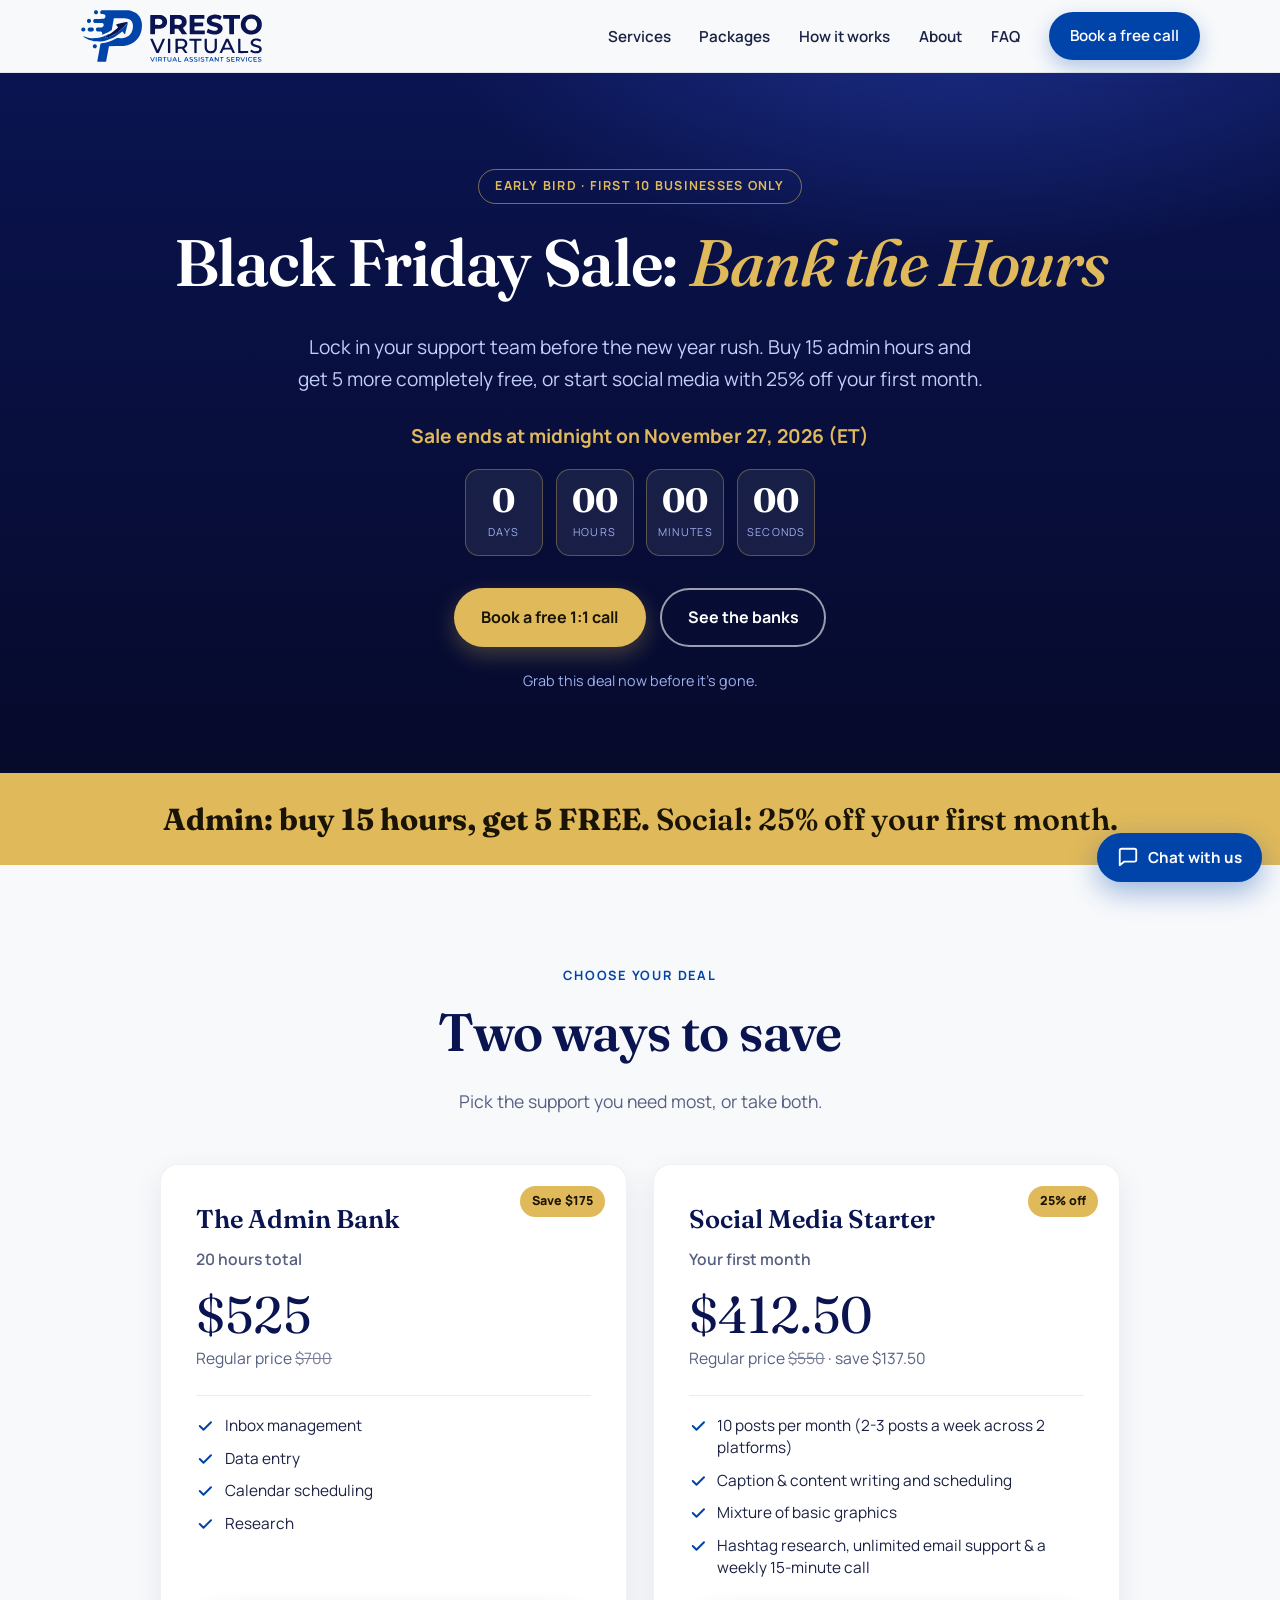
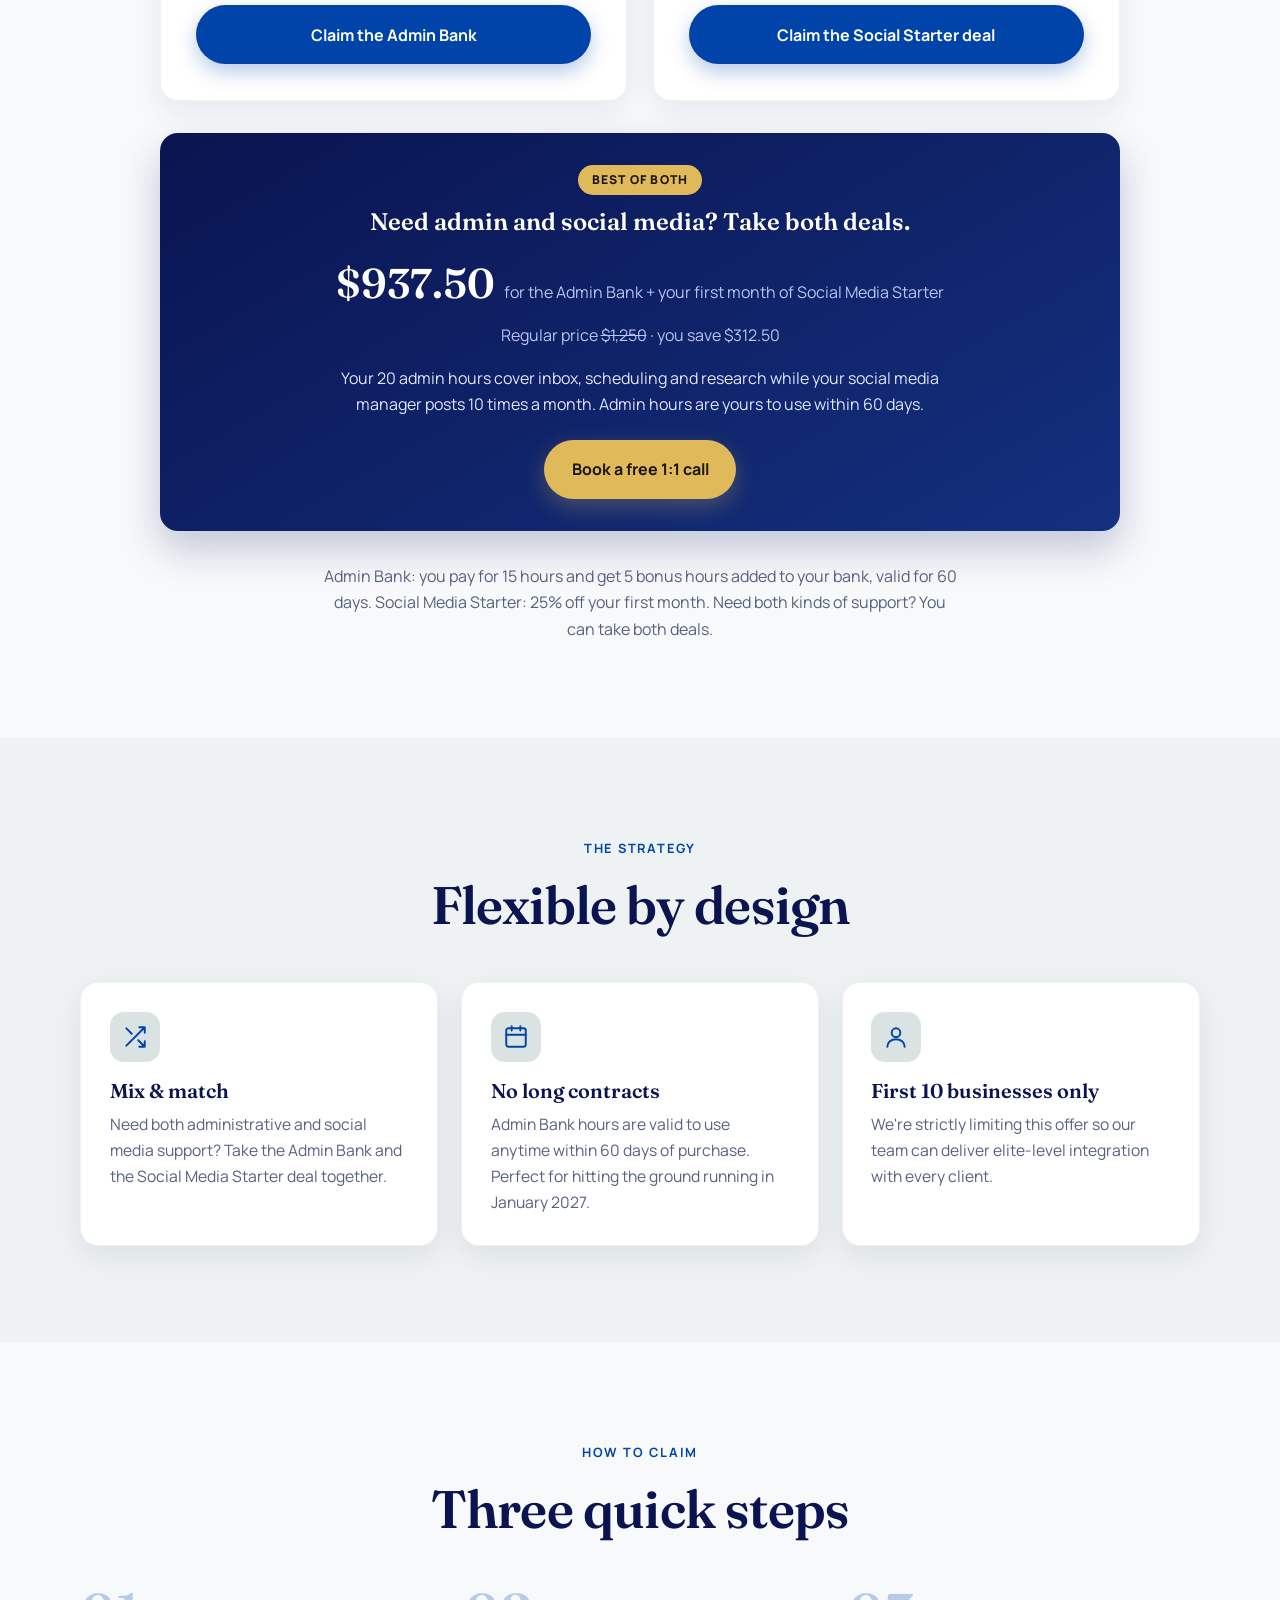
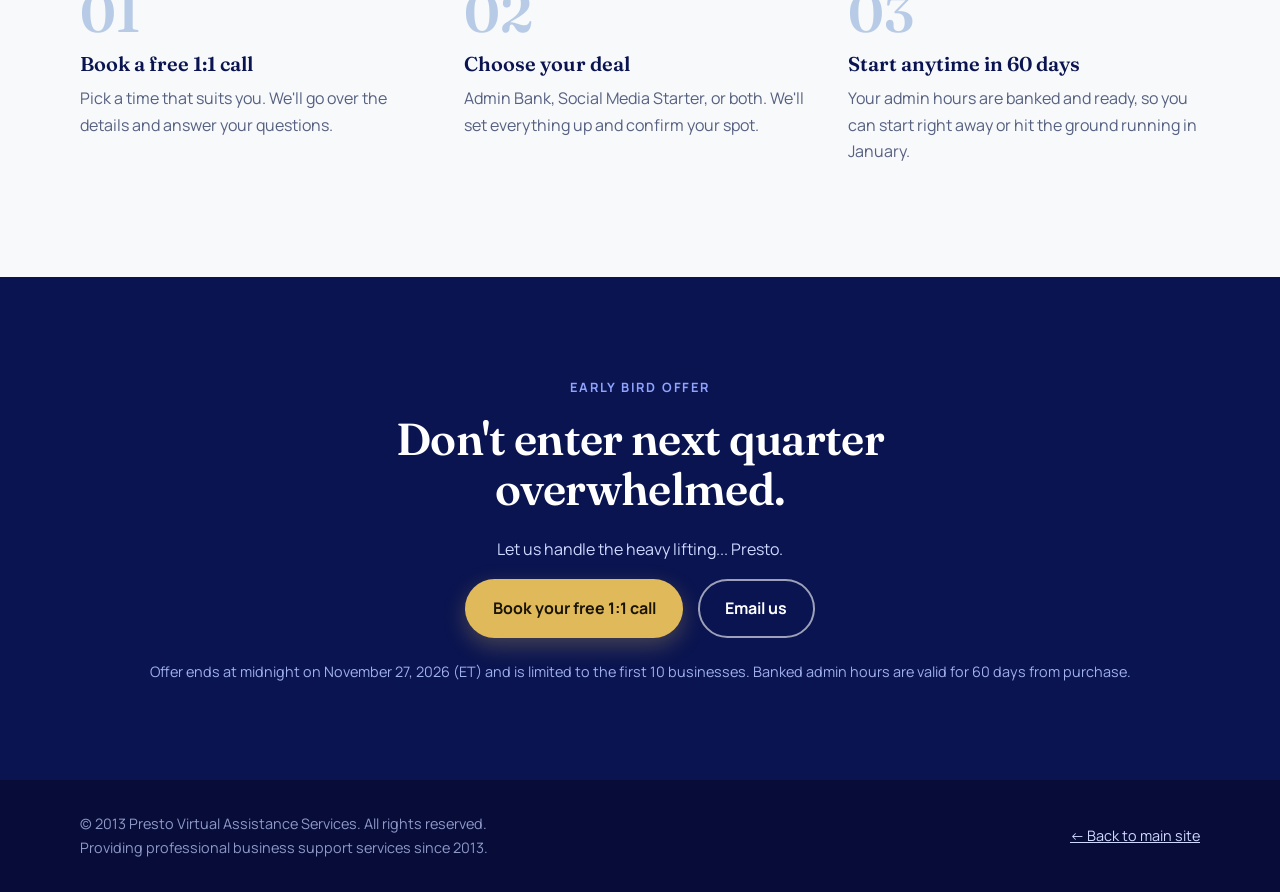
==== black-friday.html @ 6b0f1519 "Promo bar switches to Cyber Week sale on Nov 29 (ends Dec 4 midnight) Co-Authored-By: Claude Sonnet " ====
<!DOCTYPE html>
<html lang="en">
<head>
  <meta charset="utf-8">
  <meta name="viewport" content="width=device-width, initial-scale=1">
  <title>Black Friday Early Bird Sale: Bank the Hours | Presto Virtual Assistance Services</title>
  <meta name="description" content="Buy 15 admin hours, get 5 free, or get 25% off your first month of social media. Lock in your support team before the new year rush. Limited to the first 10 businesses. Sale ends November 27, 2026.">
  <meta name="theme-color" content="#0a1450">
  <link rel="canonical" href="https://prestovirtuals.ca/black-friday.html">
  <link rel="icon" href="favicon.ico" sizes="any">
  <link rel="icon" type="image/png" href="favicon.png">
  <link rel="apple-touch-icon" href="assets/icon-180.png">

  <meta property="og:type" content="website">
  <meta property="og:title" content="Black Friday Sale: 5 Free Admin Hours or 25% Off Social Media">
  <meta property="og:description" content="Bank 20 admin hours for $525 or get 25% off Social Media Starter. Limited to the first 10 businesses. Ends November 27, 2026.">
  <meta property="og:url" content="https://prestovirtuals.ca/black-friday.html">
  <meta property="og:image" content="https://prestovirtuals.ca/assets/black-friday.jpg">
  <meta name="twitter:card" content="summary_large_image">

  <link rel="preconnect" href="https://fonts.googleapis.com">
  <link rel="preconnect" href="https://fonts.gstatic.com" crossorigin>
  <link href="https://fonts.googleapis.com/css2?family=Fraunces:ital,opsz,wght@0,9..144,500;0,9..144,600;1,9..144,500&family=Manrope:wght@400;500;600;700;800&display=swap" rel="stylesheet">
  <link rel="stylesheet" href="css/style.css?v=20261121c">
</head>
<body>
  <a class="skip" href="#main">Skip to content</a>

  <div class="promo-bar" id="promo-bar" data-sale-end="2026-11-28T00:00:00-05:00" role="region" aria-label="Black Friday sale">
    <div class="container promo-inner">
      <p><strong>Black Friday Early Bird Sale:</strong> Admin: buy 15 hours, get 5 FREE &middot; Social: 25% off <span class="promo-count" id="promo-count"></span></p>
      <a class="promo-link" href="#banks">See the banks &darr;</a>
    </div>
    <button class="promo-close" type="button" aria-label="Dismiss announcement">&times;</button>
  </div>

  <header class="site-header">
    <div class="container nav">
      <a class="brand" href="index.html" aria-label="Presto Virtuals, Virtual Assistant Services, home">
        <img src="assets/logo-full.svg" alt="Presto Virtuals: Virtual Assistant Services" width="182" height="54">
      </a>
      <button class="nav-toggle" aria-label="Menu" aria-expanded="false" aria-controls="nav-links">
        <svg width="22" height="22" viewBox="0 0 24 24" fill="none" stroke="currentColor" stroke-width="2" stroke-linecap="round"><path d="M4 7h16M4 12h16M4 17h16"/></svg>
      </button>
      <ul class="nav-links" id="nav-links">
        <li><a href="index.html#services">Services</a></li>
        <li><a href="index.html#packages">Packages</a></li>
        <li><a href="index.html#how">How it works</a></li>
        <li><a href="index.html#about">About</a></li>
        <li><a href="index.html#faq">FAQ</a></li>
        <li><a class="btn btn-primary btn-sm" href="https://calendly.com/presto_virtual/30min" target="_blank" rel="noopener">Book a free call</a></li>
      </ul>
    </div>
  </header>

  <main id="main">

    <section class="sale-hero" data-sale-end="2026-11-28T00:00:00-05:00">
      <div class="container">
        <span class="pill">Early bird · First 10 businesses only</span>
        <h1>Black Friday Sale: <em>Bank the Hours</em></h1>
        <p class="lead">Lock in your support team before the new year rush. Buy 15 admin hours and get 5 more completely free, or start social media with 25% off your first month.</p>

        <p class="sale-date">Sale ends at midnight on November 27, 2026 (ET)</p>
        <div class="countdown" aria-label="Time left in the sale">
          <div class="cd-box"><b data-cd="d">--</b><span>Days</span></div>
          <div class="cd-box"><b data-cd="h">--</b><span>Hours</span></div>
          <div class="cd-box"><b data-cd="m">--</b><span>Minutes</span></div>
          <div class="cd-box"><b data-cd="s">--</b><span>Seconds</span></div>
        </div>

        <div class="hero-actions">
          <a class="btn btn-gold" href="https://calendly.com/presto_virtual/30min" target="_blank" rel="noopener">Book a free 1:1 call</a>
          <a class="btn btn-ghost-light" href="#banks">See the banks</a>
        </div>
        <p class="fine">Grab this deal now before it's gone.</p>
      </div>
    </section>

    <div class="offer-strip">
      <div class="container"><p><strong>Admin: buy 15 hours, get 5 FREE.</strong> Social: 25% off your first month.</p></div>
    </div>

    <section id="banks">
      <div class="container">
        <div class="section-head center-head reveal">
          <span class="eyebrow">Choose your deal</span>
          <h2>Two ways to save</h2>
          <p>Pick the support you need most, or take both.</p>
        </div>

        <div class="bank-grid">
          <article class="card bank reveal">
            <span class="save">Save $175</span>
            <h3>The Admin Bank</h3>
            <p class="hrs">20 hours total</p>
            <p class="price">$525</p>
            <p class="was">Regular price <s>$700</s></p>
            <ul class="checks">
              <li><svg width="18" height="18" viewBox="0 0 24 24" fill="none" stroke="currentColor" stroke-width="2.6" stroke-linecap="round" stroke-linejoin="round"><path d="m5 12 5 5L20 7"/></svg>Inbox management</li>
              <li><svg width="18" height="18" viewBox="0 0 24 24" fill="none" stroke="currentColor" stroke-width="2.6" stroke-linecap="round" stroke-linejoin="round"><path d="m5 12 5 5L20 7"/></svg>Data entry</li>
              <li><svg width="18" height="18" viewBox="0 0 24 24" fill="none" stroke="currentColor" stroke-width="2.6" stroke-linecap="round" stroke-linejoin="round"><path d="m5 12 5 5L20 7"/></svg>Calendar scheduling</li>
              <li><svg width="18" height="18" viewBox="0 0 24 24" fill="none" stroke="currentColor" stroke-width="2.6" stroke-linecap="round" stroke-linejoin="round"><path d="m5 12 5 5L20 7"/></svg>Research</li>
            </ul>
            <a class="btn btn-primary sale-live" href="https://calendly.com/presto_virtual/30min" target="_blank" rel="noopener">Claim the Admin Bank</a>
          </article>

          <article class="card bank reveal">
            <span class="save">25% off</span>
            <h3>Social Media Starter</h3>
            <p class="hrs">Your first month</p>
            <p class="price">$412.50</p>
            <p class="was">Regular price <s>$550</s> &middot; save $137.50</p>
            <ul class="checks">
              <li><svg width="18" height="18" viewBox="0 0 24 24" fill="none" stroke="currentColor" stroke-width="2.6" stroke-linecap="round" stroke-linejoin="round"><path d="m5 12 5 5L20 7"/></svg>10 posts per month (2-3 posts a week across 2 platforms)</li>
              <li><svg width="18" height="18" viewBox="0 0 24 24" fill="none" stroke="currentColor" stroke-width="2.6" stroke-linecap="round" stroke-linejoin="round"><path d="m5 12 5 5L20 7"/></svg>Caption &amp; content writing and scheduling</li>
              <li><svg width="18" height="18" viewBox="0 0 24 24" fill="none" stroke="currentColor" stroke-width="2.6" stroke-linecap="round" stroke-linejoin="round"><path d="m5 12 5 5L20 7"/></svg>Mixture of basic graphics</li>
              <li><svg width="18" height="18" viewBox="0 0 24 24" fill="none" stroke="currentColor" stroke-width="2.6" stroke-linecap="round" stroke-linejoin="round"><path d="m5 12 5 5L20 7"/></svg>Hashtag research, unlimited email support &amp; a weekly 15-minute call</li>
            </ul>
            <a class="btn btn-primary sale-live" href="https://calendly.com/presto_virtual/30min" target="_blank" rel="noopener">Claim the Social Starter deal</a>
          </article>
        </div>
        <div class="both-box reveal">
          <span class="both-tag">Best of both</span>
          <h3>Need admin and social media? Take both deals.</h3>
          <p class="both-price"><b>$937.50</b> <span>for the Admin Bank + your first month of Social Media Starter</span></p>
          <p class="both-was">Regular price <s>$1,250</s> &middot; you save $312.50</p>
          <p class="both-note">Your 20 admin hours cover inbox, scheduling and research while your social media manager posts 10 times a month. Admin hours are yours to use within 60 days.</p>
          <a class="btn btn-gold" href="https://calendly.com/presto_virtual/30min" target="_blank" rel="noopener">Book a free 1:1 call</a>
        </div>
        <p class="bank-note reveal">Admin Bank: you pay for 15 hours and get 5 bonus hours added to your bank, valid for 60 days. Social Media Starter: 25% off your first month. Need both kinds of support? You can take both deals.</p>
      </div>
    </section>

    <section class="band">
      <div class="container">
        <div class="section-head center-head reveal">
          <span class="eyebrow">The strategy</span>
          <h2>Flexible by design</h2>
        </div>
        <div class="cards">
          <article class="card reveal">
            <div class="icon"><svg width="26" height="26" viewBox="0 0 24 24" fill="none" stroke="currentColor" stroke-width="1.8" stroke-linecap="round" stroke-linejoin="round"><path d="M16 3h5v5M4 20 21 3M21 16v5h-5M15 15l6 6M4 4l5 5"/></svg></div>
            <h3>Mix &amp; match</h3>
            <p>Need both administrative and social media support? Take the Admin Bank and the Social Media Starter deal together.</p>
          </article>
          <article class="card reveal">
            <div class="icon"><svg width="26" height="26" viewBox="0 0 24 24" fill="none" stroke="currentColor" stroke-width="1.8" stroke-linecap="round" stroke-linejoin="round"><rect x="3" y="4" width="18" height="17" rx="2"/><path d="M8 2v4M16 2v4M3 10h18"/></svg></div>
            <h3>No long contracts</h3>
            <p>Admin Bank hours are valid to use anytime within 60 days of purchase. Perfect for hitting the ground running in January 2027.</p>
          </article>
          <article class="card reveal">
            <div class="icon"><svg width="26" height="26" viewBox="0 0 24 24" fill="none" stroke="currentColor" stroke-width="1.8" stroke-linecap="round" stroke-linejoin="round"><circle cx="12" cy="8" r="4"/><path d="M4 21c0-4 3.6-7 8-7s8 3 8 7"/></svg></div>
            <h3>First 10 businesses only</h3>
            <p>We're strictly limiting this offer so our team can deliver elite-level integration with every client.</p>
          </article>
        </div>
      </div>
    </section>

    <section>
      <div class="container">
        <div class="section-head center-head reveal">
          <span class="eyebrow">How to claim</span>
          <h2>Three quick steps</h2>
        </div>
        <div class="steps">
          <div class="step reveal">
            <h3>Book a free 1:1 call</h3>
            <p>Pick a time that suits you. We'll go over the details and answer your questions.</p>
          </div>
          <div class="step reveal">
            <h3>Choose your deal</h3>
            <p>Admin Bank, Social Media Starter, or both. We'll set everything up and confirm your spot.</p>
          </div>
          <div class="step reveal">
            <h3>Start anytime in 60 days</h3>
            <p>Your admin hours are banked and ready, so you can start right away or hit the ground running in January.</p>
          </div>
        </div>
      </div>
    </section>

    <section class="contact cta-final">
      <div class="container contact-box">
        <div class="reveal">
          <span class="eyebrow" style="color:#8fa3ff">Early bird offer</span>
          <h2>Don't enter next quarter overwhelmed.</h2>
          <p>Let us handle the heavy lifting... Presto.</p>
          <div class="hero-actions sale-live">
            <a class="btn btn-gold" href="https://calendly.com/presto_virtual/30min" target="_blank" rel="noopener">Book your free 1:1 call</a>
            <a class="btn btn-ghost-light" href="mailto:prestovirtuals@gmail.com?subject=Black%20Friday%20Bank%20the%20Hours">Email us</a>
          </div>
          <p class="fine" style="margin-top:1.4rem">Offer ends at midnight on November 27, 2026 (ET) and is limited to the first 10 businesses. Banked admin hours are valid for 60 days from purchase.</p>
        </div>
      </div>
    </section>
  </main>

  <footer>
    <div class="container foot">
      <span>&copy; 2013 Presto Virtual Assistance Services. All rights reserved.<br>Providing professional business support services since 2013.</span>
      <a href="index.html">&larr; Back to main site</a>
    </div>
  </footer>

  <script src="js/main.js?v=20261121c"></script>
  <script src="js/chat-config.js?v=20261121c"></script>
  <script src="js/chat.js?v=20261121c" defer></script>
</body>
</html>
---- css/style.css ----
:root {
  --gold: #e0b95a;
  --promo: #464875;
  --navy: #0a1450;
  --blue: #0044aa;
  --blue-dark: #00338a;
  --mist: #dbe3e2;
  --mist-soft: #eef2f2;
  --paper: #f7f9fb;
  --ink: #1a2142;
  --muted: #566080;
  --white: #fff;
  --radius: 18px;
  --shadow: 0 10px 30px rgba(10, 20, 80, .08);
  --font-body: "Manrope", system-ui, -apple-system, "Segoe UI", Roboto, sans-serif;
  --font-display: "Fraunces", Georgia, "Times New Roman", serif;
}

*, *::before, *::after { box-sizing: border-box; }
html { scroll-behavior: smooth; scroll-padding-top: 84px; }
body {
  margin: 0;
  font-family: var(--font-body);
  color: var(--ink);
  background: var(--paper);
  line-height: 1.65;
  -webkit-font-smoothing: antialiased;
}
img, svg { max-width: 100%; display: block; }
a { color: var(--blue); }
h1, h2, h3 { font-family: var(--font-display); color: var(--navy); line-height: 1.12; margin: 0 0 .5em; font-weight: 600; }
h1 { font-size: clamp(2.4rem, 5.6vw, 4.1rem); letter-spacing: -.02em; }
h2 { font-size: clamp(1.9rem, 3.8vw, 2.8rem); letter-spacing: -.015em; }
h3 { font-size: 1.25rem; }
p { margin: 0 0 1em; }

.container { width: min(1120px, 100% - 40px); margin-inline: auto; }
.eyebrow {
  display: inline-block; font-size: .8rem; font-weight: 700; letter-spacing: .14em;
  text-transform: uppercase; color: var(--blue); margin-bottom: 1rem;
}
.skip { position: absolute; left: -999px; top: 0; background: var(--navy); color: #fff; padding: .6rem 1rem; z-index: 100; }
.skip:focus { left: 10px; top: 10px; }

/* Header */
.site-header {
  position: sticky; top: 0; z-index: 50;
  background: rgba(247, 249, 251, .92); backdrop-filter: blur(10px);
  border-bottom: 1px solid rgba(10, 20, 80, .08);
}
.nav { display: flex; align-items: center; justify-content: space-between; height: 72px; gap: 1rem; }
.brand { display: flex; align-items: center; gap: .75rem; text-decoration: none; color: var(--navy); }
.brand img { width: auto; height: 54px; }
.brand-text { display: flex; flex-direction: column; line-height: 1.15; }
.brand-text strong { font-family: var(--font-display); font-size: 1.3rem; letter-spacing: -.01em; }
.brand-text span { font-size: .68rem; letter-spacing: .12em; text-transform: uppercase; color: var(--muted); font-weight: 600; }
.nav-links { display: flex; align-items: center; gap: 1.8rem; list-style: none; margin: 0; padding: 0; }
.nav-links a { text-decoration: none; color: var(--ink); font-weight: 600; font-size: .95rem; }
.nav-links a:hover { color: var(--blue); }
.nav-links a.btn-primary, .nav-links a.btn-primary:hover { color: #fff; }
.nav-toggle {
  display: none; background: none; border: 1px solid rgba(10, 20, 80, .2); border-radius: 10px;
  width: 44px; height: 44px; cursor: pointer; color: var(--navy);
}
.nav-toggle svg { margin: auto; }

/* Buttons */
.btn {
  display: inline-flex; align-items: center; justify-content: center; gap: .5rem;
  padding: .9rem 1.6rem; border-radius: 999px; font-weight: 700; font-size: 1rem;
  text-decoration: none; border: 2px solid transparent; cursor: pointer; font-family: inherit;
  transition: transform .15s ease, background .15s ease, box-shadow .15s ease;
}
.btn:hover { transform: translateY(-2px); }
.btn-primary { background: var(--blue); color: #fff; box-shadow: 0 8px 20px rgba(0, 68, 170, .28); }
.btn-primary:hover { background: var(--blue-dark); }
.btn-ghost { border-color: var(--navy); color: var(--navy); background: transparent; }
.btn-ghost:hover { background: var(--navy); color: #fff; }
.btn-sm { padding: .6rem 1.2rem; font-size: .92rem; }
:focus-visible { outline: 3px solid var(--blue); outline-offset: 3px; }

/* Hero */
.hero { position: relative; overflow: hidden; padding: clamp(3rem, 8vw, 6.5rem) 0 clamp(3.5rem, 8vw, 6rem); }
.hero-grid { display: grid; grid-template-columns: 1.15fr .85fr; gap: 3rem; align-items: center; }
.hero h1 em { font-style: italic; color: var(--blue); font-weight: 500; }
.hero .lead { font-size: 1.2rem; color: var(--muted); max-width: 34em; margin-bottom: 2rem; }
.hero-actions { display: flex; flex-wrap: wrap; gap: .9rem; }
.hero-art { position: relative; display: flex; flex-direction: column; align-items: center; gap: 1.6rem; }
.hero-art img { position: relative; width: min(400px, 90%); height: auto; }
.hero-art .hero-badges { display: flex; flex-wrap: wrap; justify-content: center; gap: .9rem 2.6rem; padding: 0 .6rem 1rem; }
.hero-badge {
  background: #fff; border-radius: 14px; padding: .7rem 1rem; box-shadow: var(--shadow);
  font-size: .85rem; font-weight: 700; color: var(--navy); display: flex; align-items: center; gap: .5rem;
}
.hero-badge i { width: 10px; height: 10px; border-radius: 50%; background: var(--blue); display: block; }

/* Sections */
section { padding: clamp(3.5rem, 8vw, 6rem) 0; }
.section-head { max-width: 40rem; margin-bottom: 3rem; }
.section-head p { color: var(--muted); font-size: 1.1rem; }
.band { background: var(--mist-soft); }

.cards { display: grid; grid-template-columns: repeat(3, 1fr); gap: 1.4rem; }
.card {
  background: #fff; border-radius: var(--radius); padding: 1.8rem; box-shadow: var(--shadow);
  border: 1px solid rgba(10, 20, 80, .06); transition: transform .2s ease, box-shadow .2s ease;
}
.card:hover { transform: translateY(-4px); box-shadow: 0 16px 36px rgba(10, 20, 80, .12); }
.card .icon {
  width: 50px; height: 50px; border-radius: 14px; background: var(--mist);
  display: grid; place-items: center; color: var(--blue); margin-bottom: 1.1rem;
}
.card p { color: var(--muted); margin: 0; font-size: .98rem; }

/* Service blocks */
.svc-grid { display: grid; grid-template-columns: 1fr 1.2fr 1fr; gap: 1.4rem; align-items: start; }
.svc-col { display: flex; flex-direction: column; gap: 1.2rem; }
.svc-col .card.svc { flex: 0 0 auto; }
.card.svc { padding: 2rem; display: flex; flex-direction: column; }
.card.svc p { margin-bottom: 1.2rem; }
.card.svc .icon { width: 56px; height: 56px; }
.checks { list-style: none; margin: 0; padding: 1.2rem 0 0; border-top: 1px solid rgba(10, 20, 80, .08); display: grid; gap: .65rem; }
.checks li { display: flex; gap: .65rem; align-items: flex-start; font-size: .96rem; color: var(--ink); line-height: 1.45; }
.checks svg { flex: none; margin-top: 2px; color: var(--blue); }
.card.svc.featured { background: linear-gradient(150deg, var(--navy), #14307f); border: 0; color: #dfe6ff; box-shadow: 0 18px 40px rgba(10, 20, 80, .22); }
.card.svc.featured h3 { color: #fff; font-size: 1.45rem; }
.card.svc.featured p { color: #c3cffa; }
.card.svc.featured .icon { background: rgba(255, 255, 255, .12); color: var(--gold); }
.card.svc.featured .pill { align-self: flex-start; margin-bottom: .9rem; }
.card.svc.featured .checks { border-top-color: rgba(255, 255, 255, .18); margin-bottom: 1.6rem; }
.card.svc.featured .checks li { color: #fff; }
.card.svc.featured .checks svg { color: var(--gold); }
.card.svc.featured .btn { margin-top: auto; }
.svc-note { margin: 2.2rem 0 0; text-align: center; color: var(--muted); font-size: 1.05rem; }

/* FAQ */
.faq-wrap { max-width: 820px; }
.faq-list { display: grid; gap: .8rem; }
.faq-item { background: #fff; border: 1px solid rgba(10, 20, 80, .08); border-radius: 14px; padding: 0 1.4rem; box-shadow: var(--shadow); }
.faq-item summary { cursor: pointer; list-style: none; padding: 1.15rem 0; font-weight: 700; color: var(--navy); display: flex; justify-content: space-between; align-items: center; gap: 1rem; }
.faq-item summary::-webkit-details-marker { display: none; }
.faq-item summary::after { content: "+"; font-size: 1.5rem; line-height: 1; color: var(--blue); transition: transform .2s ease; }
.faq-item[open] summary::after { transform: rotate(45deg); }
.faq-item p { margin: 0 0 1.2rem; color: var(--muted); }

/* Steps */
.steps { display: grid; grid-template-columns: repeat(3, 1fr); gap: 2rem; counter-reset: s; }
.step { position: relative; padding-top: 4.2rem; }
.step::before {
  counter-increment: s; content: "0" counter(s);
  position: absolute; top: 0; left: 0; font-family: var(--font-display); font-size: 3.4rem; font-weight: 600;
  color: var(--blue); opacity: .25; line-height: 1;
}
.step p { color: var(--muted); }

/* About */
.about-grid { display: grid; grid-template-columns: 1fr 1fr; gap: 3.5rem; align-items: center; }
.about-panel {
  background: var(--navy); color: #dfe6ff; border-radius: 28px; padding: 2.6rem; position: relative; overflow: hidden;
}
.about-panel::after {
  content: ""; position: absolute; width: 320px; height: 320px; right: -110px; bottom: -110px;
  border-radius: 50%; border: 40px solid var(--blue); opacity: .55;
}
.about-panel h3 { color: #fff; font-size: 1.6rem; }
.ticks { list-style: none; padding: 0; margin: 1.4rem 0 0; display: grid; gap: .8rem; position: relative; z-index: 1; }
.ticks li { display: flex; gap: .7rem; align-items: flex-start; }
.ticks svg { flex: none; margin-top: 4px; color: #7fb0ff; }

/* Contact */
.contact { background: var(--navy); color: #cfd8ff; }
.contact h2 { color: #fff; }
.contact-box { display: grid; grid-template-columns: 1.1fr .9fr; gap: 3rem; align-items: center; }
.contact .btn-primary { background: #fff; color: var(--navy); box-shadow: none; }
.contact .btn-primary:hover { background: var(--mist); }
.contact .btn-ghost { border-color: #fff; color: #fff; }
.contact .btn-ghost:hover { background: #fff; color: var(--navy); }
.contact-card { background: rgba(255, 255, 255, .07); border: 1px solid rgba(255, 255, 255, .14); border-radius: var(--radius); padding: 2rem; }
.contact-card dt { font-size: .75rem; letter-spacing: .12em; text-transform: uppercase; color: #8fa3ff; margin-bottom: .2rem; }
.contact-card dd { margin: 0 0 1.2rem; font-size: 1.1rem; color: #fff; }
.contact-card dd:last-child { margin-bottom: 0; }
.contact-card a { color: #fff; }

/* Footer */
footer { background: #070d38; color: #8e99c8; padding: 2rem 0; font-size: .9rem; }
.foot { display: flex; justify-content: space-between; flex-wrap: wrap; gap: 1rem; align-items: center; }
footer a { color: #cfd8ff; }

/* Reveal */
.reveal { opacity: 0; transform: translateY(18px); transition: opacity .6s ease, transform .6s ease; }
.reveal.in { opacity: 1; transform: none; }
@media (prefers-reduced-motion: reduce) {
  html { scroll-behavior: auto; }
  .reveal { opacity: 1; transform: none; transition: none; }
  .btn, .card { transition: none; }
}

/* Responsive */
@media (max-width: 900px) {
  .hero-grid, .about-grid, .contact-box { grid-template-columns: 1fr; }
  .hero-art { order: -1; max-width: 300px; margin: 0 auto; }
  .cards { grid-template-columns: 1fr 1fr; }
  .svc-grid { grid-template-columns: 1fr; }
    .steps { grid-template-columns: 1fr; gap: 1.4rem; }
}
@media (max-width: 760px) {
  .nav-toggle { display: grid; }
  .nav-links {
    position: absolute; top: 72px; left: 0; right: 0; background: var(--paper);
    flex-direction: column; align-items: stretch; gap: 0; padding: .5rem 20px 1.2rem;
    border-bottom: 1px solid rgba(10, 20, 80, .1); display: none;
  }
  .nav-links.open { display: flex; }
  .nav-links li { border-bottom: 1px solid rgba(10, 20, 80, .07); }
  .nav-links a { display: block; padding: .9rem 0; }
  .nav-links .btn { margin-top: 1rem; }
  .nav-links li:last-child { border: 0; }
  .brand-text span { display: none; }
}
@media (max-width: 560px) {
  .cards { grid-template-columns: 1fr; }
  .hero-badge { display: none; }
}


/* ===== Sale promo bar ===== */
.promo-bar { background: var(--promo); color: #fff; font-size: 1rem; position: relative; border-bottom: 1px solid rgba(0, 0, 0, .12); }
.promo-bar[hidden] { display: none; }
.promo-inner { display: flex; justify-content: center; align-items: center; gap: .5rem 1.1rem; padding: .85rem 3rem; flex-wrap: wrap; text-align: center; }
.promo-inner p { margin: 0; font-weight: 500; }
.promo-inner strong { color: #fff; font-weight: 800; letter-spacing: .06em; text-transform: uppercase; }
.promo-count { opacity: .9; font-weight: 600; }
.promo-link { background: #fff; color: var(--promo); font-weight: 800; text-decoration: none; padding: .38rem 1.1rem; border-radius: 999px; font-size: .9rem; white-space: nowrap; transition: transform .15s ease; }
.promo-link:hover { transform: translateY(-1px); background: #f1f6f1; }
.promo-link:focus-visible, .promo-close:focus-visible { outline: 3px solid #fff; outline-offset: 2px; }
.promo-close { position: absolute; right: 8px; top: 50%; transform: translateY(-50%); background: none; border: 0; color: #fff; font-size: 1.6rem; line-height: 1; cursor: pointer; padding: .35rem .7rem; opacity: .85; }
.promo-close:hover { opacity: 1; }
@media (max-width: 560px) { .promo-count { display: none; } .promo-bar { font-size: .92rem; } .promo-inner { padding: .75rem 2.6rem; } }

/* ===== Sale page ===== */
.btn-gold { background: var(--gold); color: #1a1405; box-shadow: 0 8px 22px rgba(224, 185, 90, .28); }
.btn-gold:hover { background: #f2d27f; }
.btn-ghost-light { border-color: rgba(255, 255, 255, .6); color: #fff; background: transparent; }
.btn-ghost-light:hover { background: #fff; color: var(--navy); }
.sale-hero {
  background: radial-gradient(900px 420px at 75% -10%, #1d2f8a 0%, transparent 60%), linear-gradient(180deg, #0a1450, #060a2b);
  color: #dfe6ff; text-align: center; padding: clamp(3.5rem, 8vw, 6rem) 0 clamp(3rem, 7vw, 5rem);
}
.sale-hero h1 { color: #fff; margin-inline: auto; max-width: 15em; }
.sale-hero h1 em { font-style: italic; color: var(--gold); font-weight: 500; }
.sale-hero .lead { font-size: 1.2rem; max-width: 36em; margin: 0 auto 1.6rem; color: #c3cffa; }
.pill { display: inline-block; border: 1px solid rgba(224, 185, 90, .55); color: var(--gold); padding: .38rem 1rem; border-radius: 999px; font-weight: 700; font-size: .78rem; letter-spacing: .1em; text-transform: uppercase; margin-bottom: 1.4rem; }
.countdown { display: flex; justify-content: center; gap: .8rem; margin: 1.8rem 0 2rem; }
.cd-box { min-width: 78px; background: rgba(255, 255, 255, .07); border: 1px solid rgba(224, 185, 90, .35); border-radius: 14px; padding: .85rem .5rem .7rem; }
.cd-box b { display: block; font-family: var(--font-display); font-size: 2.1rem; color: #fff; line-height: 1; font-variant-numeric: tabular-nums; }
.cd-box span { font-size: .68rem; letter-spacing: .12em; text-transform: uppercase; color: #9fb0ee; }
.sale-hero .hero-actions { justify-content: center; }
.fine { font-size: .9rem; color: #9fb0ee; margin: 1.4rem 0 0; }
.sale-date { font-size: 1.2rem; font-weight: 700; color: var(--gold); margin: 0 0 .2rem; }
.sale-hero .countdown { margin: 1rem 0 2rem; }

.offer-strip { background: var(--gold); color: #1a1405; text-align: center; padding: 1.3rem 0; }
.offer-strip p { margin: 0; font-family: var(--font-display); font-size: clamp(1.3rem, 3vw, 1.9rem); font-weight: 600; }
.offer-strip strong { font-weight: 700; }

.bank-grid { display: grid; grid-template-columns: 1fr 1fr; gap: 1.6rem; max-width: 960px; margin-inline: auto; }
.bank { position: relative; padding: 2.2rem; display: flex; flex-direction: column; }
.bank .save { position: absolute; top: 1.3rem; right: 1.3rem; background: var(--gold); color: #1a1405; font-weight: 800; font-size: .78rem; padding: .32rem .75rem; border-radius: 999px; }
.bank h3 { font-size: 1.6rem; margin-top: .3rem; }
.bank .hrs { color: var(--muted); margin: 0 0 1rem; font-weight: 600; }
.bank .price { font-family: var(--font-display); font-size: 3.2rem; color: var(--navy); line-height: 1; margin: 0; }
.bank .was { color: var(--muted); margin: .4rem 0 1.4rem; }
.bank .was s { opacity: .8; }
.bank .checks { margin-bottom: 1.6rem; }
.bank .btn { margin-top: auto; }
.bank-note { text-align: center; color: var(--muted); margin: 2rem auto 0; max-width: 40rem; }

.center-head { text-align: center; margin-inline: auto; }
.cta-final { text-align: center; }
.cta-final .contact-box { grid-template-columns: 1fr; }
.cta-final h2 { max-width: 16em; margin-inline: auto; }
.cta-final .hero-actions { justify-content: center; }
@media (max-width: 760px) {
  .bank-grid { grid-template-columns: 1fr; }
  .cd-box { min-width: 64px; }
  .cd-box b { font-size: 1.7rem; }
}

/* ===== Chat widget ===== */
.chat-fab { position: fixed; right: 18px; bottom: 18px; z-index: 70; display: inline-flex; align-items: center; gap: .55rem; background: var(--blue); color: #fff; border: 0; border-radius: 999px; padding: .85rem 1.25rem; font: 700 .95rem var(--font-body); cursor: pointer; box-shadow: 0 10px 28px rgba(0, 68, 170, .38); transition: transform .15s ease, background .15s ease; }
.chat-fab:hover { background: var(--blue-dark); transform: translateY(-2px); }
.chat-fab.is-open { display: none; }
.chat-panel { padding: 0; position: fixed; right: 18px; bottom: 18px; z-index: 71; width: min(380px, calc(100vw - 24px)); height: min(560px, calc(100dvh - 36px)); display: flex; flex-direction: column; background: #fff; border-radius: 20px; overflow: hidden; box-shadow: 0 24px 60px rgba(10, 20, 80, .3); border: 1px solid rgba(10, 20, 80, .1); }
.chat-panel[hidden] { display: none; }
.chat-head { background: var(--navy); color: #fff; padding: .9rem 1rem .9rem 1.1rem; display: flex; justify-content: space-between; align-items: center; gap: .6rem; }
.chat-title { display: flex; flex-direction: column; line-height: 1.25; }
.chat-title strong { font-family: var(--font-display); font-size: 1.1rem; }
.chat-title span { font-size: .72rem; color: #b8c4f5; }
.chat-close { background: none; border: 0; color: #fff; font-size: 1.7rem; line-height: 1; cursor: pointer; padding: .2rem .55rem; border-radius: 8px; }
.chat-close:hover { background: rgba(255, 255, 255, .12); }
.chat-log { flex: 1; overflow-y: auto; padding: 1rem; display: flex; flex-direction: column; gap: .65rem; background: var(--paper); }
.chat-msg { max-width: 86%; padding: .65rem .9rem; border-radius: 16px; font-size: .94rem; line-height: 1.5; }
.chat-msg p { margin: 0; white-space: pre-wrap; overflow-wrap: anywhere; }
.chat-msg.bot { align-self: flex-start; background: #fff; border: 1px solid rgba(10, 20, 80, .09); border-bottom-left-radius: 5px; color: var(--ink); }
.chat-msg.user { align-self: flex-end; background: var(--blue); color: #fff; border-bottom-right-radius: 5px; }
.chat-link { display: inline-block; margin-top: .5rem; font-weight: 700; color: var(--blue); text-decoration: none; }
.chat-link:hover { text-decoration: underline; }
.chat-chips { display: flex; flex-wrap: wrap; gap: .4rem; padding: .6rem 1rem 0; background: var(--paper); }
.chat-chips[hidden] { display: none; }
.chat-chip { background: #fff; color: var(--blue); border: 1px solid rgba(0, 68, 170, .35); border-radius: 999px; padding: .35rem .8rem; font: 600 .82rem var(--font-body); cursor: pointer; }
.chat-chip:hover { background: var(--blue); color: #fff; }
.chat-form { display: flex; gap: .5rem; padding: .75rem 1rem; background: var(--paper); border-top: 1px solid rgba(10, 20, 80, .08); }
.chat-input { flex: 1; min-width: 0; border: 1px solid rgba(10, 20, 80, .25); border-radius: 999px; padding: .65rem 1rem; font: 500 1rem var(--font-body); color: var(--ink); background: #fff; }
.chat-input:focus-visible { outline: 3px solid rgba(0, 68, 170, .35); outline-offset: 1px; }
.chat-send { background: var(--navy); color: #fff; border: 0; border-radius: 999px; padding: .65rem 1.1rem; font: 700 .92rem var(--font-body); cursor: pointer; }
.chat-send:hover { background: var(--blue); }
@media (max-width: 560px) {
  .chat-fab span { display: none; }
  .chat-fab { padding: .95rem; }
  .chat-panel { right: 8px; bottom: 8px; width: calc(100vw - 16px); height: calc(100dvh - 16px); border-radius: 18px; }
}
@media (prefers-reduced-motion: reduce) { .chat-fab { transition: none; } }

@media (max-width: 560px) { .brand img { height: 46px; } .hero-art { max-width: 210px; } }


/* ===== Packages ===== */
.pkg-grid { display: grid; grid-template-columns: 1fr 1fr; gap: 1.6rem; max-width: 960px; margin-inline: auto; align-items: stretch; }
.card.pkg { position: relative; display: flex; flex-direction: column; padding: 2.2rem; }
.pkg-tag { font-size: .75rem; font-weight: 800; letter-spacing: .12em; text-transform: uppercase; color: var(--blue); margin-bottom: .6rem; }
.card.pkg h3 { font-size: 1.7rem; margin-bottom: .2rem; }
.card.pkg .pkg-hrs { color: var(--muted); font-weight: 600; font-size: 1rem; margin: 0 0 .7rem; }
.card.pkg .pkg-price { font-family: var(--font-display); font-size: 3.4rem; line-height: 1; color: var(--navy); margin: 0 0 1.6rem; font-weight: 600; }
.card.pkg .checks { padding-top: 1.3rem; border-top: 1px solid rgba(10, 20, 80, .1); margin-bottom: 1.8rem; flex: 1; }
.card.pkg .btn { align-self: flex-start; }
.card.pkg.featured { background: linear-gradient(150deg, var(--navy), #14307f); border: 0; color: #dfe6ff; box-shadow: 0 18px 40px rgba(10, 20, 80, .22); }
.card.pkg.featured h3, .card.pkg.featured .pkg-price { color: #fff; }
.card.pkg.featured .pkg-hrs { color: #b8c4f5; }
.card.pkg.featured .pkg-tag { color: var(--gold); }
.card.pkg.featured .pkg-hrs { color: #b8c4f5; }
.card.pkg.featured .checks { border-top-color: rgba(255, 255, 255, .18); }
.card.pkg.featured .checks li { color: #fff; }
.card.pkg.featured .checks svg { color: var(--gold); }
.pkg-badge { position: absolute; top: 1.3rem; right: 1.3rem; background: var(--gold); color: #1a1405; font-weight: 800; font-size: .76rem; padding: .32rem .8rem; border-radius: 999px; }
.card-link { display: inline-block; margin-top: 1.2rem; font-weight: 700; color: var(--blue); text-decoration: none; }
.card-link:hover { text-decoration: underline; }
@media (max-width: 760px) { .pkg-grid { grid-template-columns: 1fr; } .card.pkg { padding: 1.8rem; } }


/* ===== Add-ons blocks (stand-out outline) ===== */
.card.addon { position: relative; background: #fff; border: 3px solid var(--blue); border-radius: var(--radius); padding: 2.1rem 1.8rem 1.6rem; box-shadow: 7px 7px 0 rgba(0, 68, 170, .28); margin-top: .6rem; }
.card.addon:hover { transform: translateY(-2px); box-shadow: 9px 9px 0 rgba(0, 68, 170, .34); }
.addon-tag { position: absolute; top: -.95rem; left: 1.4rem; display: inline-flex; align-items: center; gap: .4rem; background: var(--blue); color: #fff; font-size: .82rem; font-weight: 800; letter-spacing: .14em; text-transform: uppercase; padding: .38rem .95rem; border-radius: 999px; }
.addon-tag::before { content: "+"; font-size: 1.15rem; line-height: 1; font-weight: 800; color: var(--gold); }
.card.addon h3 { font-size: 1.2rem; margin: 0 0 1rem; color: var(--navy); }
.card.addon .checks { padding-top: 0; border-top: 0; }
.card.addon .checks svg { color: var(--blue); stroke-width: 3; }
@media (prefers-reduced-motion: reduce) { .card.addon:hover { transform: none; } }

/* Social media packages */
.pkg-grid.three { grid-template-columns: repeat(3, 1fr); max-width: 1120px; }
.card.pkg .pkg-price small { font-family: var(--font-body, inherit); font-size: 1rem; font-weight: 600; opacity: .7; margin-left: .25rem; }
.card.pkg .pkg-hrs { line-height: 1.45; }
.card.addon.pkg-addons { max-width: 1120px; margin: 2.6rem auto 0; }
.pkg-addons .addon-price { display: inline-block; margin-left: .5rem; font-family: inherit; font-size: .95rem; font-weight: 800; color: var(--blue); }
@media (max-width: 960px) { .pkg-grid.three { grid-template-columns: 1fr; max-width: 520px; } }

/* Black Friday: take both */
.both-box { max-width: 960px; margin: 2rem auto 0; background: linear-gradient(150deg, var(--navy), #14307f); color: #dfe6ff; border-radius: var(--radius); padding: 2rem 2.2rem; text-align: center; box-shadow: 0 18px 40px rgba(10, 20, 80, .22); }
.both-box .both-tag { display: inline-block; background: var(--gold); color: #1a1405; font-weight: 800; font-size: .76rem; letter-spacing: .1em; text-transform: uppercase; padding: .32rem .85rem; border-radius: 999px; margin-bottom: .9rem; }
.both-box h3 { color: #fff; font-size: 1.5rem; margin: 0 0 .8rem; }
.both-box .both-price { margin: 0; color: #b8c4f5; }
.both-box .both-price b { font-family: var(--font-display); font-size: 2.6rem; color: #fff; font-weight: 600; margin-right: .4rem; }
.both-box .both-was { margin: .3rem 0 1rem; color: #b8c4f5; }
.both-box .both-note { max-width: 40rem; margin: 0 auto 1.4rem; color: #dfe6ff; }
@media (max-width: 560px) { .both-box { padding: 1.6rem 1.2rem; } }

/* Hero badges: slow drift + hover reaction */
@keyframes badge-drift-a { 0%,100% { transform: translate(0,0) rotate(-1deg); } 25% { transform: translate(8px,-8px) rotate(1deg); } 50% { transform: translate(12px,2px) rotate(-.5deg); } 75% { transform: translate(6px,9px) rotate(1deg); } }
@keyframes badge-drift-b { 0%,100% { transform: translate(0,0) rotate(1deg); } 25% { transform: translate(-8px,7px) rotate(-1deg); } 50% { transform: translate(-12px,-4px) rotate(.5deg); } 75% { transform: translate(-5px,-9px) rotate(-1deg); } }
.hero-badge { cursor: default; transition: background .3s, color .3s, box-shadow .3s, border-color .3s; will-change: transform; }
.hero-badge.b1 { animation: badge-drift-a 11s ease-in-out infinite; }
.hero-badge.b2 { animation: badge-drift-b 13s ease-in-out infinite; }
.hero-badge i { transition: background .3s, transform .3s; }
.hero-badge:hover { animation-play-state: paused; background: var(--navy); color: #fff; box-shadow: 0 12px 28px rgba(10, 20, 80, .3); }
.hero-badge:hover i { background: var(--gold); transform: scale(1.5); }
@media (prefers-reduced-motion: reduce) { .hero-badge.b1, .hero-badge.b2 { animation: none; } }

/* Equal-size package cards across both rows */

/* Package cards: badges, comparison line, get / don't-get lists */
.card.pkg { padding-top: 4rem; }
.card.pkg .pkg-badge { top: 1.1rem; font-size: .8rem; padding: .38rem .9rem; }
.card.pkg .pkg-save { right: 1.1rem; background: var(--gold); color: #1a1405; }
.card.pkg .pkg-pop { right: auto; left: 1.1rem; background: var(--blue); color: #fff; }
.card.pkg.featured .pkg-pop { background: #fff; color: var(--navy); }
.card.pkg .pkg-price { margin-bottom: .5rem; }
.card.pkg .pkg-rate { margin: 0 0 1.3rem; font-size: .92rem; color: var(--muted); line-height: 1.45; }
.card.pkg .pkg-rate b { color: var(--blue); font-weight: 800; }
.card.pkg.featured .pkg-rate { color: #b8c4f5; }
.card.pkg.featured .pkg-rate b { color: var(--gold); }
.card.pkg .pkg-lbl { font-size: .74rem; font-weight: 800; letter-spacing: .12em; text-transform: uppercase; color: var(--muted); margin: 0 0 .5rem; padding-top: 1.1rem; border-top: 1px solid rgba(10, 20, 80, .1); }
.card.pkg.featured .pkg-lbl { color: #b8c4f5; border-top-color: rgba(255, 255, 255, .18); }
.card.pkg .pkg-list { border-top: 0; padding-top: 0; }
.pkg-list li { display: flex; gap: .6rem; align-items: flex-start; }
.pkg-list li svg { flex: 0 0 18px; margin-top: .2rem; }
.pkg-list li.yes svg { color: #0a8a4a; }
.card.pkg.featured .pkg-list li.yes svg { color: #6ee7a3; }
.pkg-list li.no { color: #8a93ad; }
.pkg-list li.no span { text-decoration: line-through; text-decoration-color: rgba(138, 147, 173, .6); }
.pkg-list li.no svg { color: #c0392b; }
.card.pkg.featured .pkg-list li.no { color: #8ea0dd; }
.card.pkg.featured .pkg-list li.no svg { color: #ff8f84; }
.card.pkg.featured .pkg-list li.yes span { color: #fff; }

/* Bigger, more noticeable section labels and service titles */
.eyebrow.eyebrow-big { display: inline-block; background: var(--blue); color: #fff; font-size: 1.05rem; letter-spacing: .16em; padding: .6rem 1.5rem; border-radius: 999px; box-shadow: 0 8px 20px rgba(0, 68, 170, .28); margin-bottom: 1.1rem; }
.section-head h2 { font-size: clamp(2.2rem, 4.6vw, 3.3rem); }
.svc-col .card.svc h3 { font-size: 1.9rem; }
.svc-col .card.svc .icon { width: 64px; height: 64px; }
.card.addon h3 { font-size: 1.45rem; }

/* Clear green check / red X badges */
.ic { display: inline-flex; align-items: center; justify-content: center; width: 22px; height: 22px; border-radius: 50%; color: #fff; flex: 0 0 22px; }
.ic.yes { background: #16a34a; }
.ic.no { background: #dc2626; }
.pkg-list li .ic { margin-top: .1rem; }
.pkg-list li.yes svg, .pkg-list li.no svg, .card.pkg.featured .pkg-list li.yes svg, .card.pkg.featured .pkg-list li.no svg { color: #fff; margin-top: 0; }

/* Comparison tables */
.cmp { max-width: 1120px; margin: 3.2rem auto 0; }
.cmp-title { text-align: center; font-size: 1.9rem; margin: 0 0 1.4rem; }
.cmp-scroll { overflow-x: auto; border-radius: var(--radius); box-shadow: var(--shadow); background: #fff; }
.cmp-table { width: 100%; min-width: 720px; border-collapse: collapse; font-size: .98rem; }
.cmp-table thead th { background: var(--navy); color: #fff; font-family: var(--font-display); font-size: 1.2rem; padding: 1.1rem .8rem; text-align: center; }
.cmp-table thead th.hl { background: var(--blue); }
.cmp-table tbody th[scope="row"] { text-align: left; font-weight: 600; color: var(--navy); padding: .85rem 1.2rem; width: 34%; }
.cmp-table td { text-align: center; padding: .85rem .8rem; border-top: 1px solid rgba(10, 20, 80, .08); }
.cmp-table tbody tr th[scope="row"] { border-top: 1px solid rgba(10, 20, 80, .08); }
.cmp-table td.hl { background: rgba(0, 68, 170, .06); }
.cmp-table td.txt { font-weight: 700; color: var(--navy); }
.cmp-table tr.sep th { background: var(--mist); color: var(--blue); font-size: .78rem; letter-spacing: .14em; text-transform: uppercase; text-align: left; padding: .6rem 1.2rem; }
.cmp-table tr.whyrow td, .cmp-table tr.whyrow th { background: #fff8e6; border-top: 2px solid var(--gold); vertical-align: top; }
.cmp-table tr.whyrow td.why { text-align: left; font-size: .92rem; color: var(--navy); line-height: 1.5; padding: 1rem .9rem; }
@media (max-width: 760px) { .cmp-title { font-size: 1.5rem; } }

/* Simpler, centred comparison tables */
.cmp-table { table-layout: fixed; min-width: 640px; }
.cmp-table col.c0 { width: 34%; }
.cmp-table thead th { text-align: center; vertical-align: middle; }
.cmp-table td, .cmp-table td.c { text-align: center; vertical-align: middle; }
.cmp-table td .ic { vertical-align: middle; }
.cmp-table tbody th[scope="row"] { vertical-align: middle; }
.cmp-table tr.whyrow td.why { text-align: center; }

/* Admin services: grouped detail lists */
.svc-sub { margin: 1.3rem 0 .4rem; font-size: .76rem; font-weight: 800; letter-spacing: .12em; text-transform: uppercase; color: var(--blue); }
.svc-detail li span { display: block; }
.svc-detail li b { display: block; font-weight: 700; color: var(--navy); }
.svc-detail li small { display: block; font-size: .85rem; color: var(--muted); line-height: 1.45; margin-top: .1rem; }
.cmp-table td.txt { font-size: .9rem; }

/* Executive-level admin row */
.ops-wrap { max-width: 1120px; margin: 3.2rem auto 0; }
.ops-title { text-align: center; font-size: 1.9rem; margin: 0 0 1.4rem; }
.ops-row { display: grid; grid-template-columns: repeat(3, 1fr); gap: 1.4rem; }
.card.ops { padding: 1.8rem; }
.card.ops h3 { font-size: 1.25rem; margin: 0 0 1rem; color: var(--blue); }
.card.ops .checks { border-top: 0; padding-top: 0; }
.card.ops .svc-detail li { margin-bottom: .9rem; }
@media (max-width: 900px) { .ops-row { grid-template-columns: 1fr; } }

/* currency note under package prices */
.card.pkg .pkg-cur { margin: 0 0 .9rem; font-size: .8rem; font-weight: 700; letter-spacing: .02em; color: var(--blue); }
.card.pkg.featured .pkg-cur { color: var(--gold); }
h1, h2, h3, h4, .pkg-price { font-variant-ligatures: none; font-feature-settings: "liga" 0, "clig" 0, "dlig" 0; }

/* social icons */
.social-links { display: flex; gap: .7rem; align-items: center; flex-wrap: wrap; }
.social-links a { width: 42px; height: 42px; border-radius: 50%; display: inline-flex; align-items: center; justify-content: center; background: rgba(255,255,255,.12); color: #fff; transition: transform .2s, background .2s; }
.social-links a:hover, .social-links a:focus-visible { background: var(--gold); color: var(--navy); transform: translateY(-3px); }
.social-links svg { width: 20px; height: 20px; fill: currentColor; }
.foot { flex-wrap: wrap; gap: 1rem; }
.foot-review { display: inline-flex; align-items: center; gap: .4rem; font-weight: 700; color: var(--gold); }

/* testimonials */
.tm-grid { column-count: 3; column-gap: 1.4rem; margin-top: 2rem; }
.tm-grid .tm-card { break-inside: avoid; margin: 0 0 1.4rem; }
.tm-card figcaption span { display: block; font-weight: 600; color: var(--muted); font-size: .85rem; }
@media (max-width: 960px) { .tm-grid { column-count: 2; } }
@media (max-width: 620px) { .tm-grid { column-count: 1; } }
.tm-card { margin: 0; }
.tm-card blockquote { margin: 0 0 1rem; font-size: 1.02rem; line-height: 1.6; }
.tm-card figcaption { font-weight: 800; color: var(--navy); font-size: .92rem; }
.tm-stars { color: #e0b95a; letter-spacing: .15em; margin-bottom: .6rem; }
.tm-cta { text-align: center; margin-top: 2rem; }
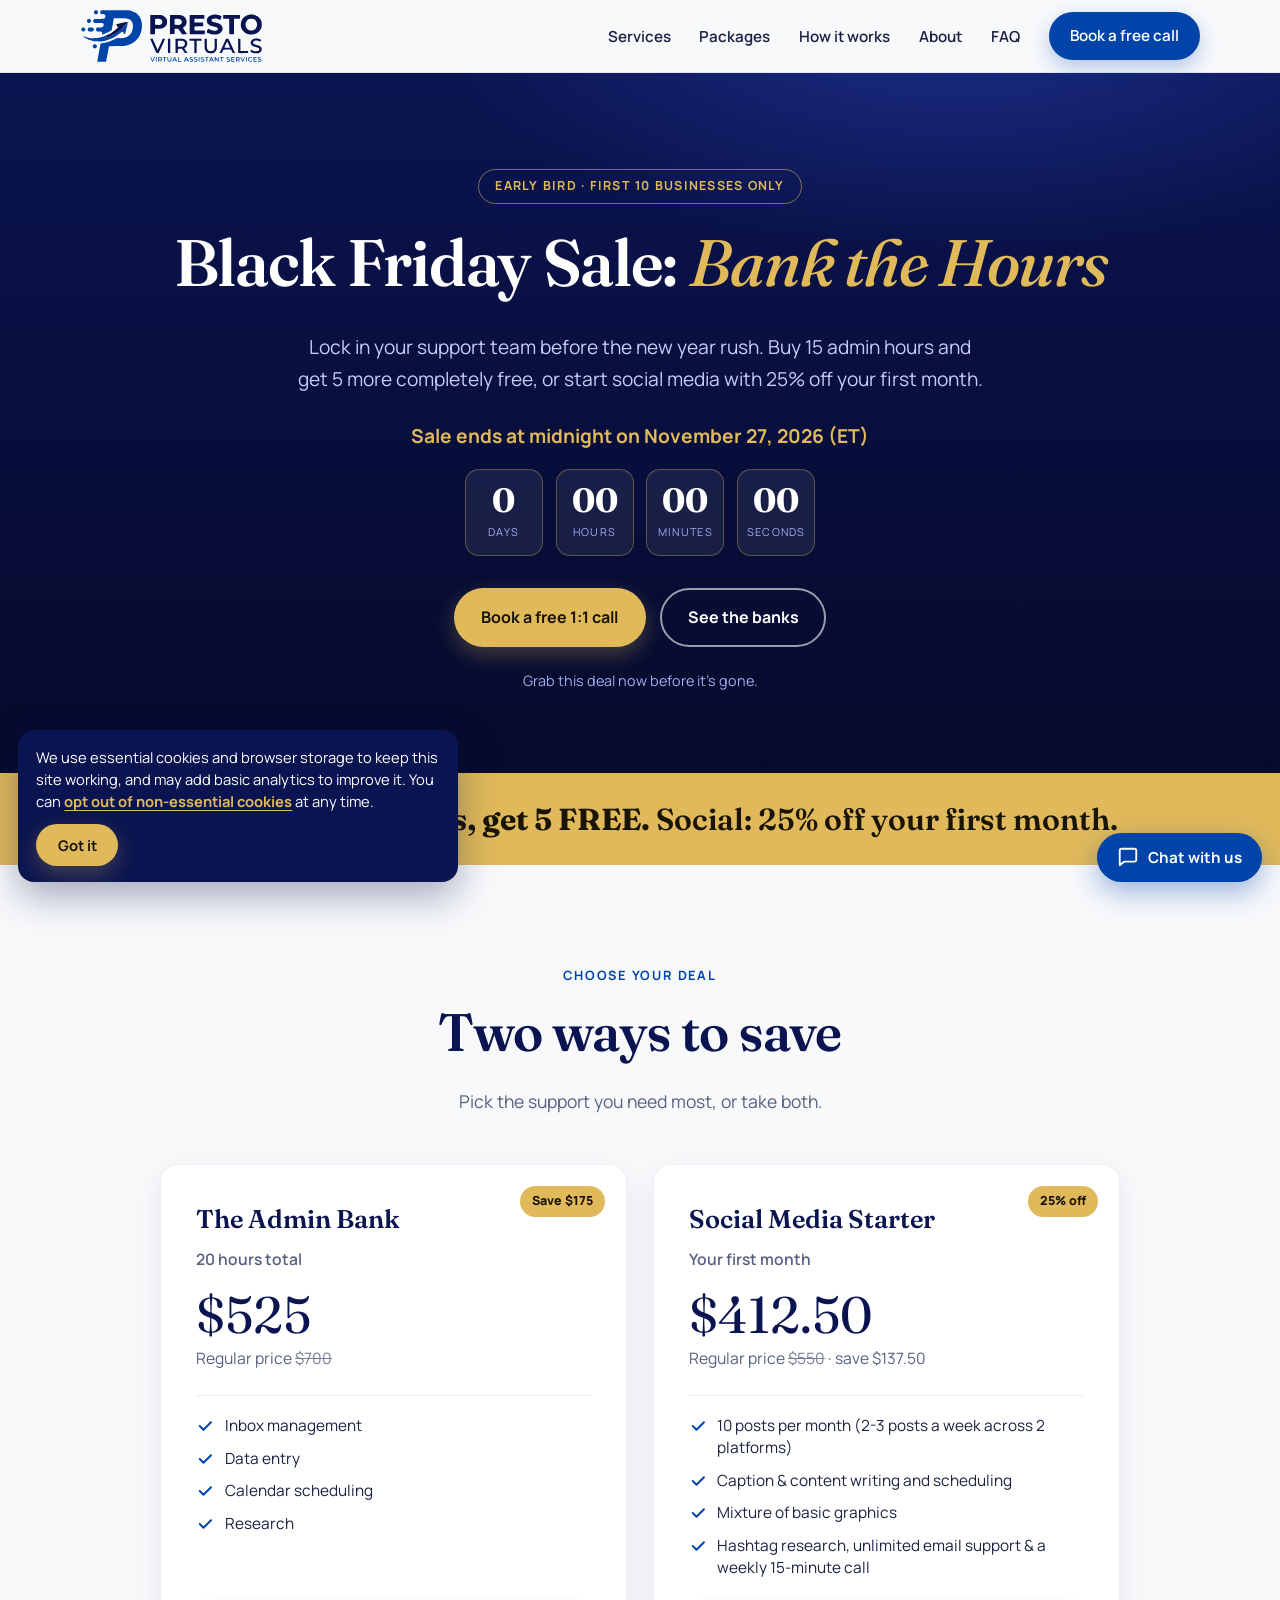
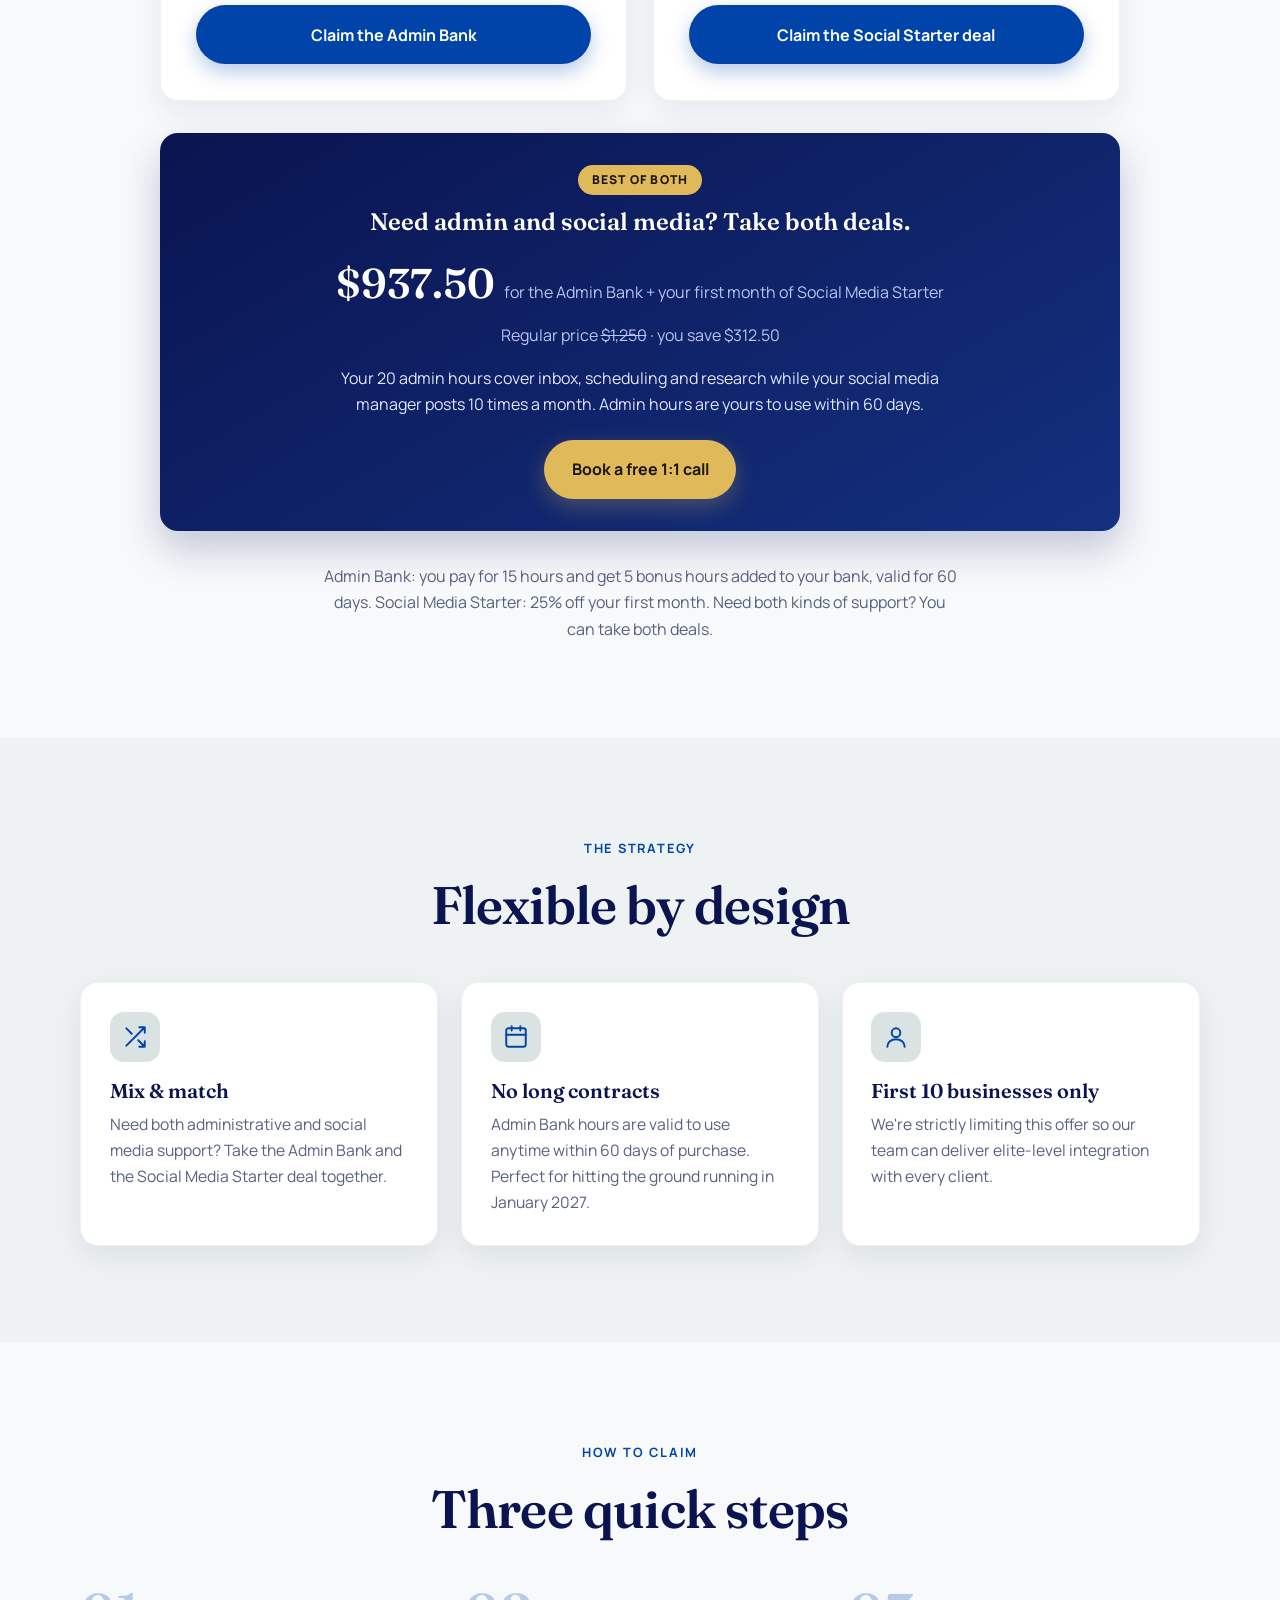
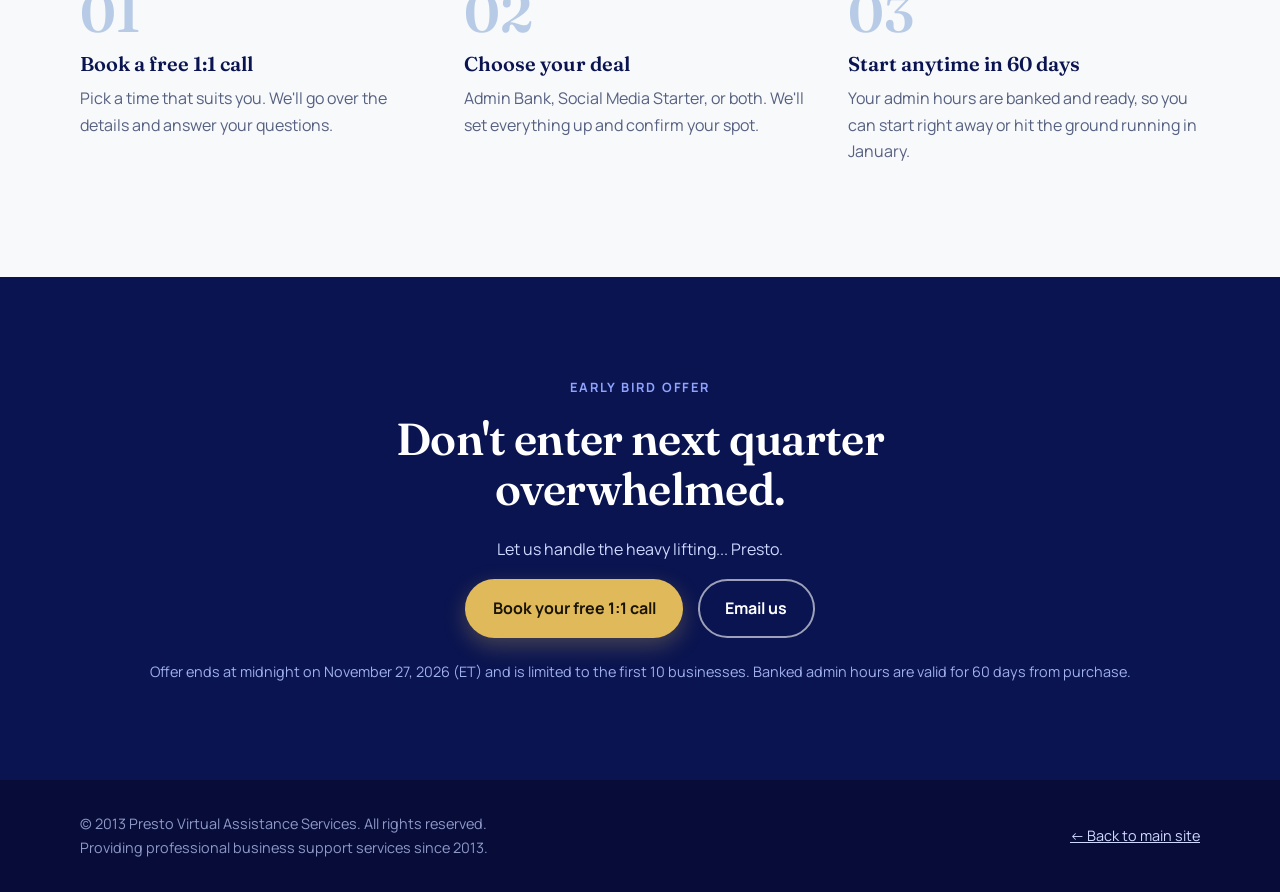
==== commit deb8765e: "Add mission and values to About; add cookie notice with opt-out and footer Cookie settings link Co-A" ====
--- a/black-friday.html
+++ b/black-friday.html
@@ -204,8 +204,15 @@
     </div>
   </footer>
 
+  <div class="cookie-note" id="cookie-note" role="region" aria-label="Cookie notice" hidden>
+    <p class="cookie-msg">We use essential cookies and browser storage to keep this site working, and may add basic analytics to improve it. You can <a href="#cookie-optout" id="cookie-optout">opt out of non-essential cookies</a> at any time.</p>
+    <p class="cookie-status" role="status" aria-live="polite"></p>
+    <div class="cookie-actions"><button type="button" class="btn btn-gold" id="cookie-ok">Got it</button></div>
+  </div>
+
   <script src="js/main.js?v=20261121c"></script>
   <script src="js/chat-config.js?v=20261121c"></script>
   <script src="js/chat.js?v=20261121c" defer></script>
+  <script src="js/consent.js?v=20261123a"></script>
 </body>
 </html>
--- a/css/style.css
+++ b/css/style.css
@@ -494,3 +494,48 @@
 .tm-card figcaption { font-weight: 800; color: var(--navy); font-size: .92rem; }
 .tm-stars { color: #e0b95a; letter-spacing: .15em; margin-bottom: .6rem; }
 .tm-cta { text-align: center; margin-top: 2rem; }
+
+/* Nav: keep 6 links + button on one line on narrow desktops/tablets */
+.nav-links a { white-space: nowrap; }
+@media (min-width: 761px) and (max-width: 1100px) {
+  .nav-links { gap: 1rem; }
+  .nav-links a { font-size: .88rem; }
+  .nav-links a.btn-sm { padding-left: 1rem; padding-right: 1rem; }
+}
+
+/* Admin packages: 5-tier layout (two smaller plans, then three ongoing plans) */
+.pkg-row-label { text-align: center; font-weight: 800; letter-spacing: .14em; text-transform: uppercase; font-size: .8rem; color: var(--blue); margin: 2.2rem 0 1.1rem; }
+.pkg-topup { font-size: .92rem; color: var(--muted); margin: -.6rem 0 1.4rem; padding: .7rem .9rem; border-radius: 10px; background: rgba(224, 185, 90, .16); }
+.pkg-grid:not(.three) { max-width: 780px; }
+.cmp-table { min-width: 880px; }
+.cmp-table col.c0 { width: 22%; }
+@media (max-width: 760px) { .pkg-row-label { margin-top: 1.6rem; } }
+
+/* Date-windowed offer note on a package card */
+.pkg-offer { font-size: .92rem; color: var(--navy); margin: -.4rem 0 1.2rem; padding: .7rem .9rem; border-radius: 10px; background: rgba(224, 185, 90, .22); border: 1px solid rgba(224, 185, 90, .55); }
+.pkg-offer[hidden] { display: none; }
+
+/* Mission & values */
+.mv-wrap { margin-top: 3.2rem; }
+.mv-mission { background: linear-gradient(135deg, var(--navy), #14246e); color: #fff; border-radius: 22px; padding: 2.2rem 2.4rem; text-align: center; box-shadow: 0 18px 44px rgba(10, 20, 80, .18); }
+.mv-mission .eyebrow { color: var(--gold); }
+.mv-mission p { font-family: var(--font-head); font-size: clamp(1.25rem, 2.4vw, 1.7rem); line-height: 1.4; margin: .6rem auto 0; max-width: 46ch; }
+.mv-title { text-align: center; margin: 2.4rem 0 1.2rem; }
+.mv-grid { display: flex; flex-wrap: wrap; justify-content: center; gap: 1.1rem; }
+.mv-card { flex: 1 1 220px; max-width: 320px; }
+@media (min-width: 1100px) { .mv-card { flex: 1 1 0; max-width: none; } }
+.mv-card { background: #fff; border: 1px solid rgba(10, 20, 80, .1); border-radius: 16px; padding: 1.3rem 1.2rem; box-shadow: 0 8px 24px rgba(10, 20, 80, .06); }
+.mv-card h4 { margin: 0 0 .4rem; font-family: var(--font-head); color: var(--navy); font-size: 1.12rem; }
+.mv-card h4::before { content: ""; display: block; width: 30px; height: 4px; border-radius: 4px; background: var(--gold); margin-bottom: .7rem; }
+.mv-card p { margin: 0; color: var(--muted); font-size: .96rem; line-height: 1.55; }
+
+/* Cookie notice */
+.cookie-note { position: fixed; left: 18px; bottom: 18px; z-index: 80; max-width: 440px; background: var(--navy); color: #fff; border-radius: 16px; padding: 1rem 1.15rem; box-shadow: 0 14px 38px rgba(10, 20, 80, .35); font-size: .92rem; line-height: 1.5; }
+.cookie-note[hidden] { display: none; }
+.cookie-note p { margin: 0 0 .75rem; }
+.cookie-note a { color: var(--gold); text-decoration: underline; text-underline-offset: 3px; font-weight: 700; }
+.cookie-actions { display: flex; align-items: center; gap: 1rem; flex-wrap: wrap; }
+.cookie-actions .btn { padding: .55rem 1.2rem; font-size: .92rem; }
+.cookie-status { margin: 0; }
+.foot a[data-cookie-settings] { cursor: pointer; }
+@media (max-width: 760px) { .cookie-note { left: 12px; right: 12px; bottom: 84px; max-width: none; } }
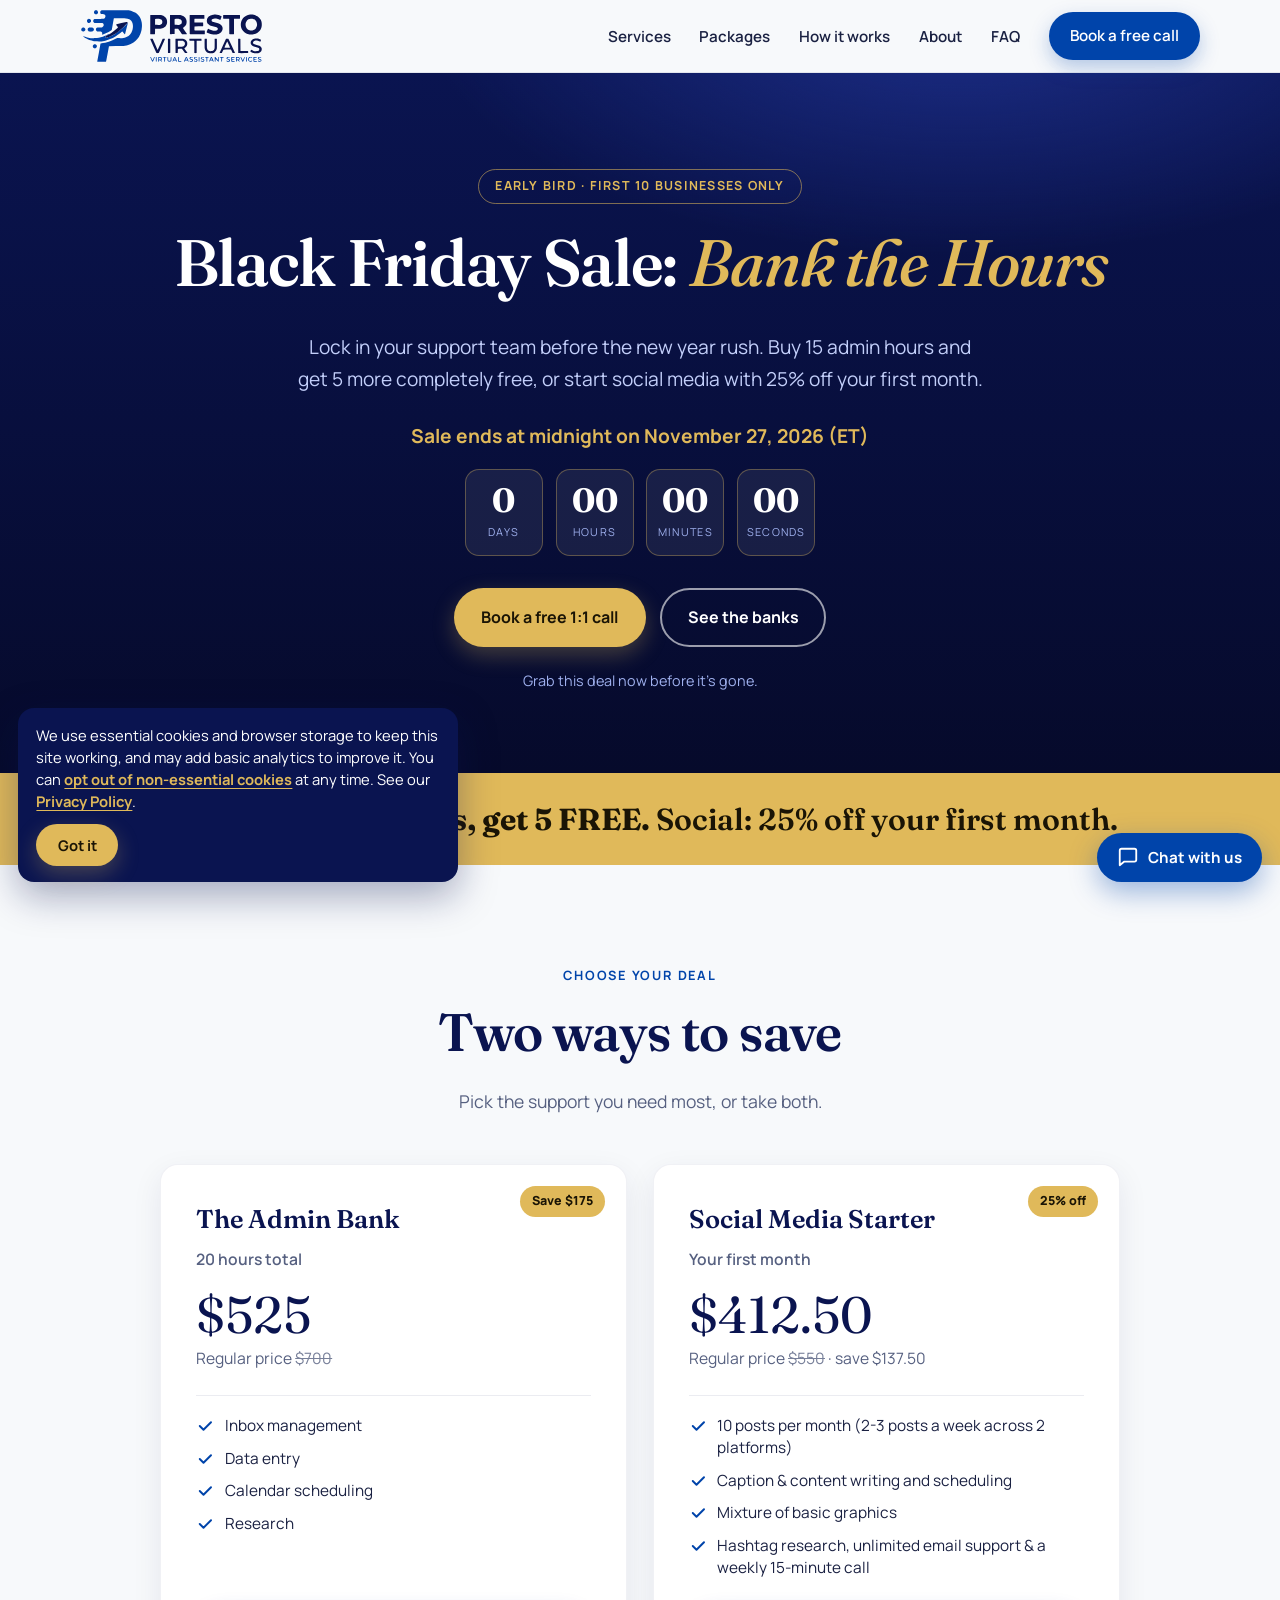
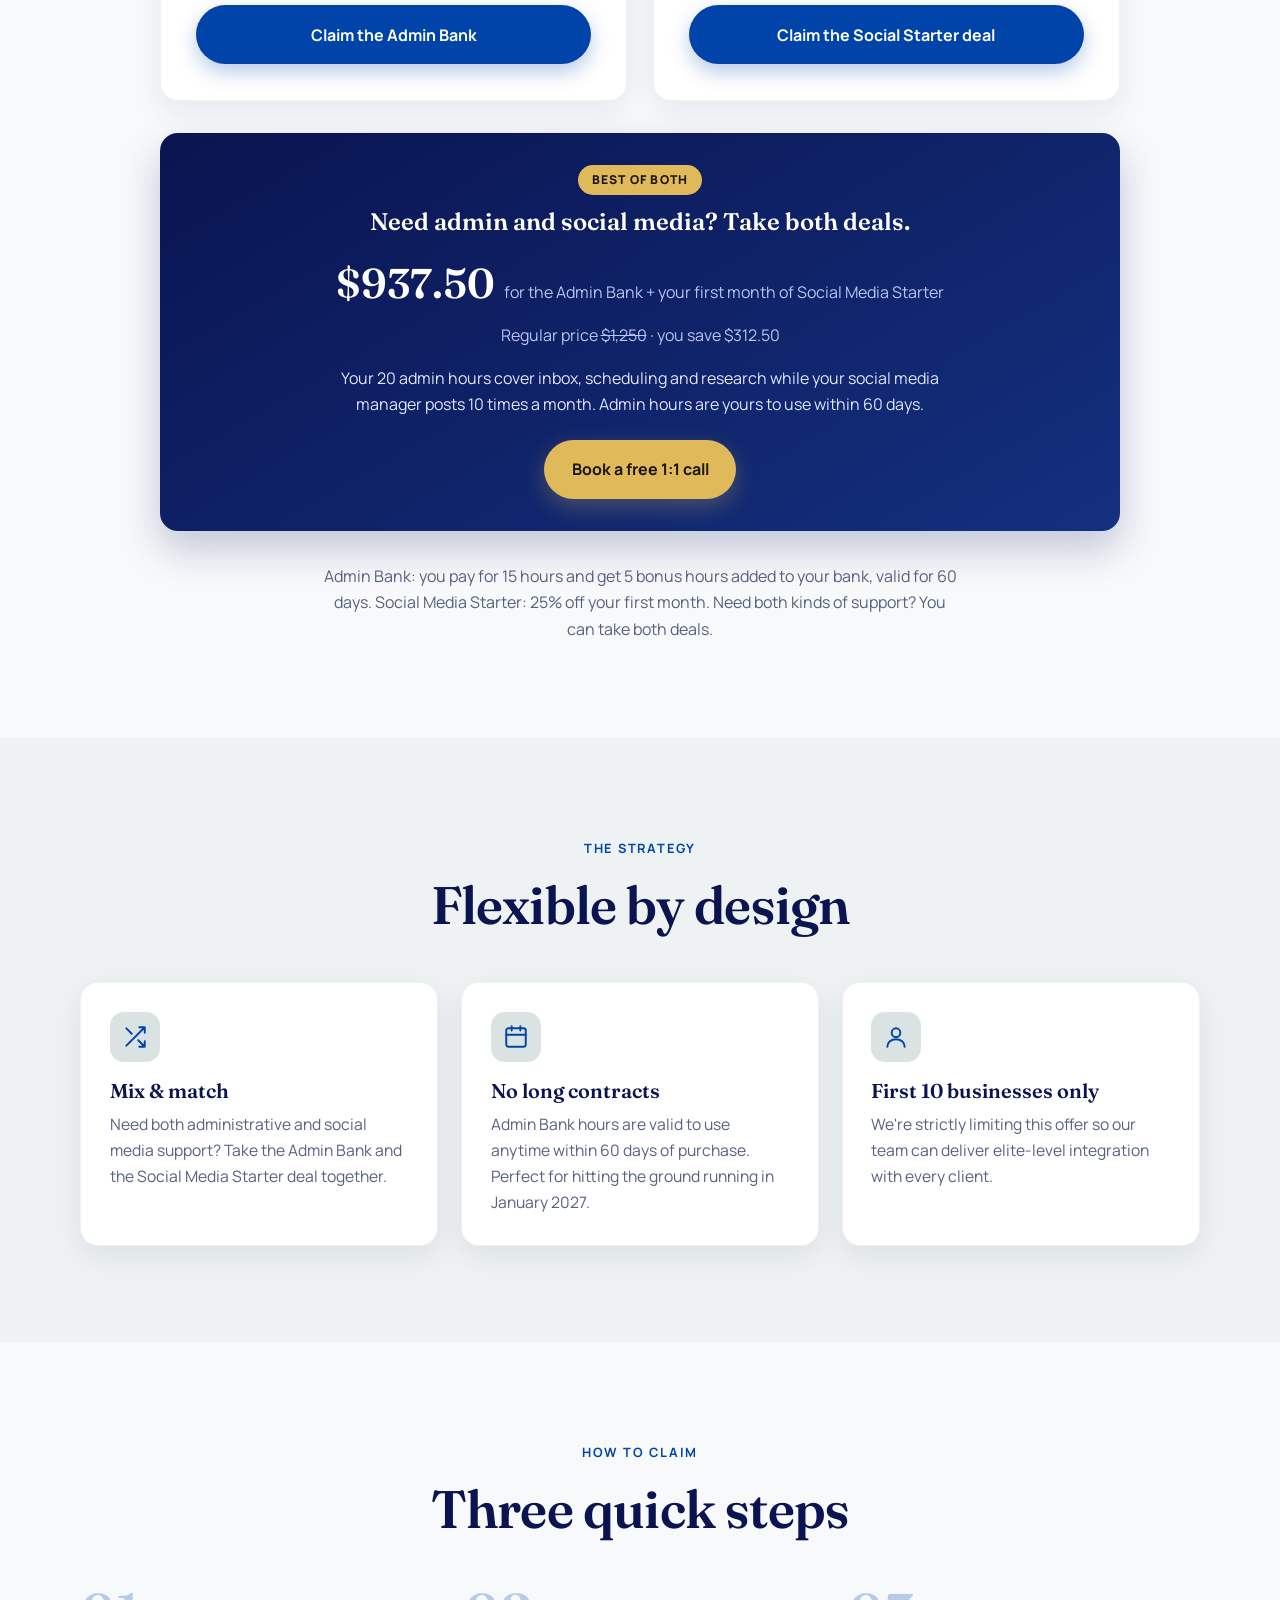
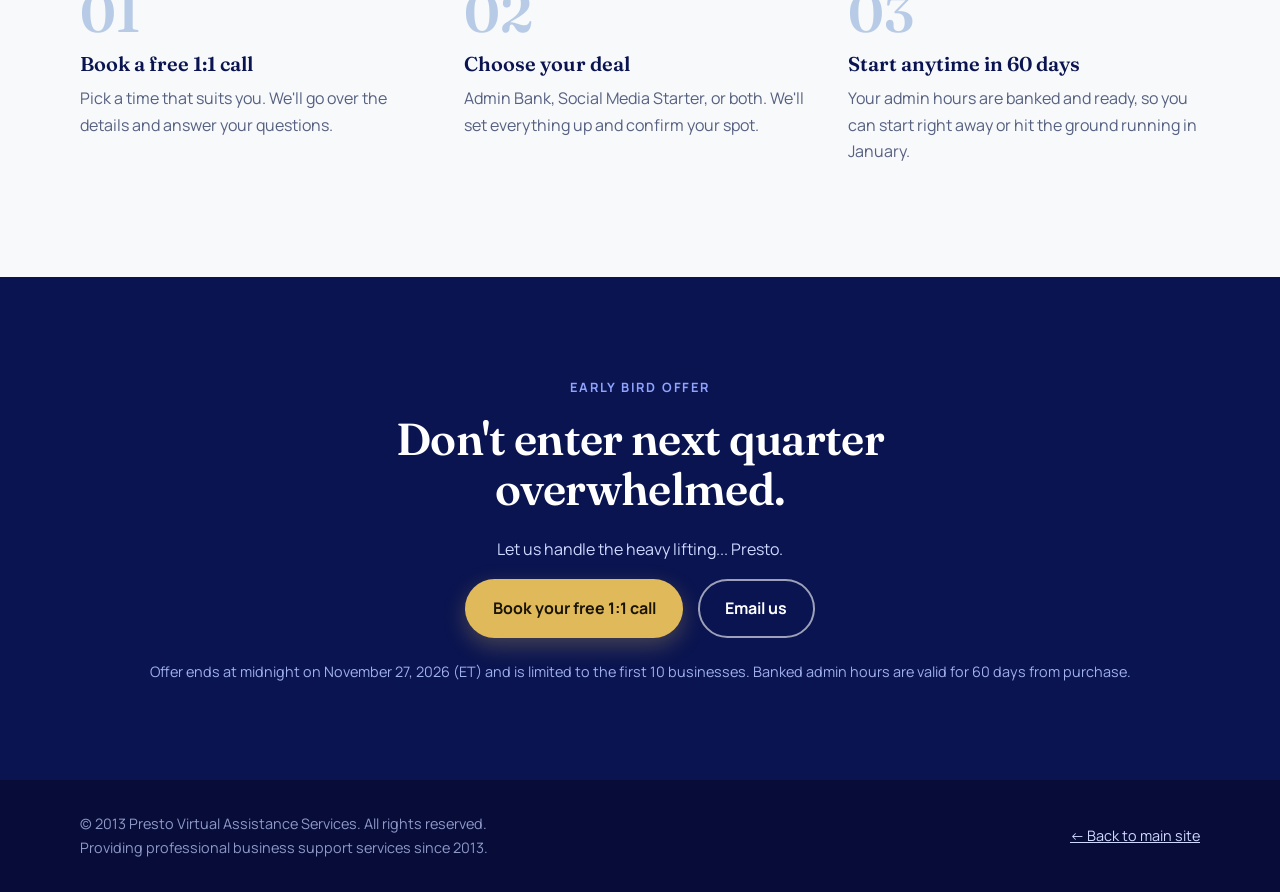
==== commit cf7e5bcf: "Link Privacy Policy from cookie notice and footer Co-Authored-By: Claude Sonnet 5.5 <noreply@anthrop" ====
--- a/black-friday.html
+++ b/black-friday.html
@@ -205,7 +205,7 @@
   </footer>
 
   <div class="cookie-note" id="cookie-note" role="region" aria-label="Cookie notice" hidden>
-    <p class="cookie-msg">We use essential cookies and browser storage to keep this site working, and may add basic analytics to improve it. You can <a href="#cookie-optout" id="cookie-optout">opt out of non-essential cookies</a> at any time.</p>
+    <p class="cookie-msg">We use essential cookies and browser storage to keep this site working, and may add basic analytics to improve it. You can <a href="#cookie-optout" id="cookie-optout">opt out of non-essential cookies</a> at any time. See our <a href="https://drive.google.com/file/d/1q6FDdYo1T8ZZS-jewS6wp12DiJAp3mtY/view?usp=sharing" target="_blank" rel="noopener noreferrer">Privacy Policy</a>.</p>
     <p class="cookie-status" role="status" aria-live="polite"></p>
     <div class="cookie-actions"><button type="button" class="btn btn-gold" id="cookie-ok">Got it</button></div>
   </div>
@@ -213,6 +213,6 @@
   <script src="js/main.js?v=20261121c"></script>
   <script src="js/chat-config.js?v=20261121c"></script>
   <script src="js/chat.js?v=20261121c" defer></script>
-  <script src="js/consent.js?v=20261123a"></script>
+  <script src="js/consent.js?v=20261124a"></script>
 </body>
 </html>
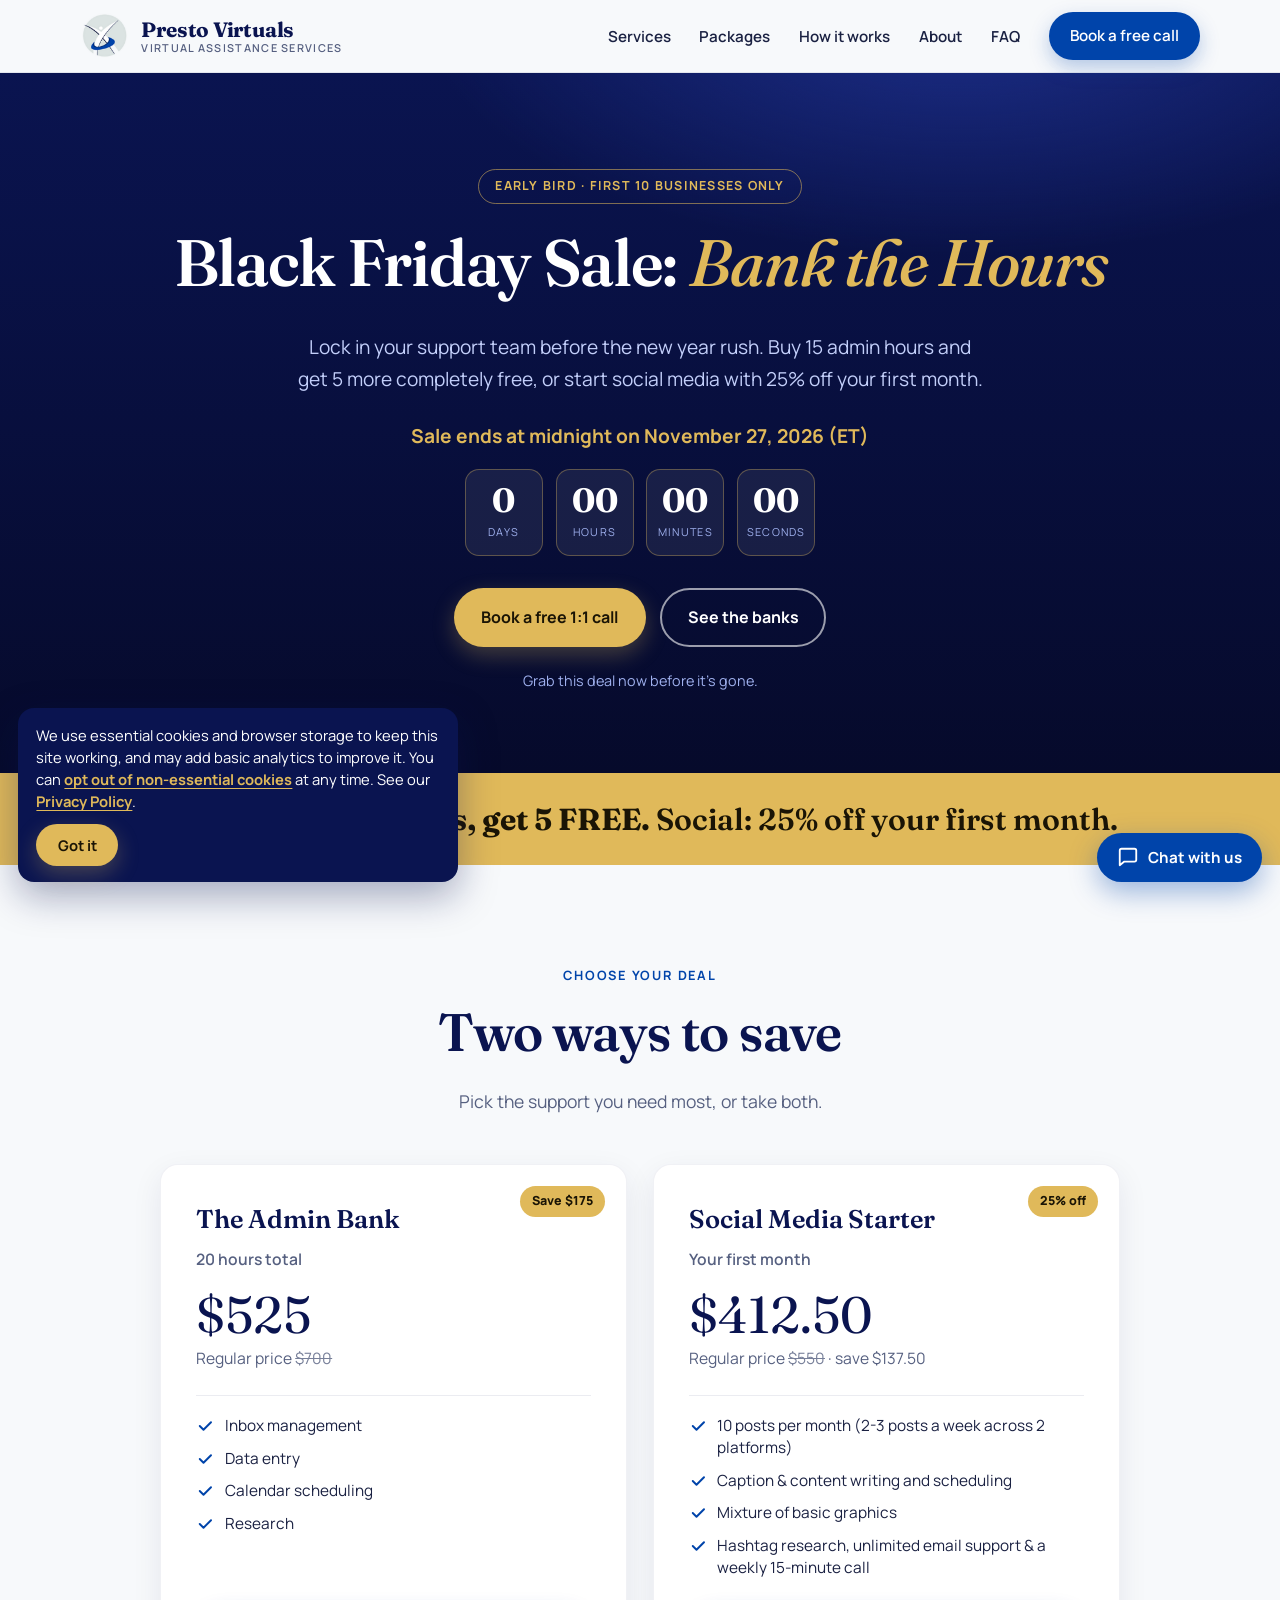
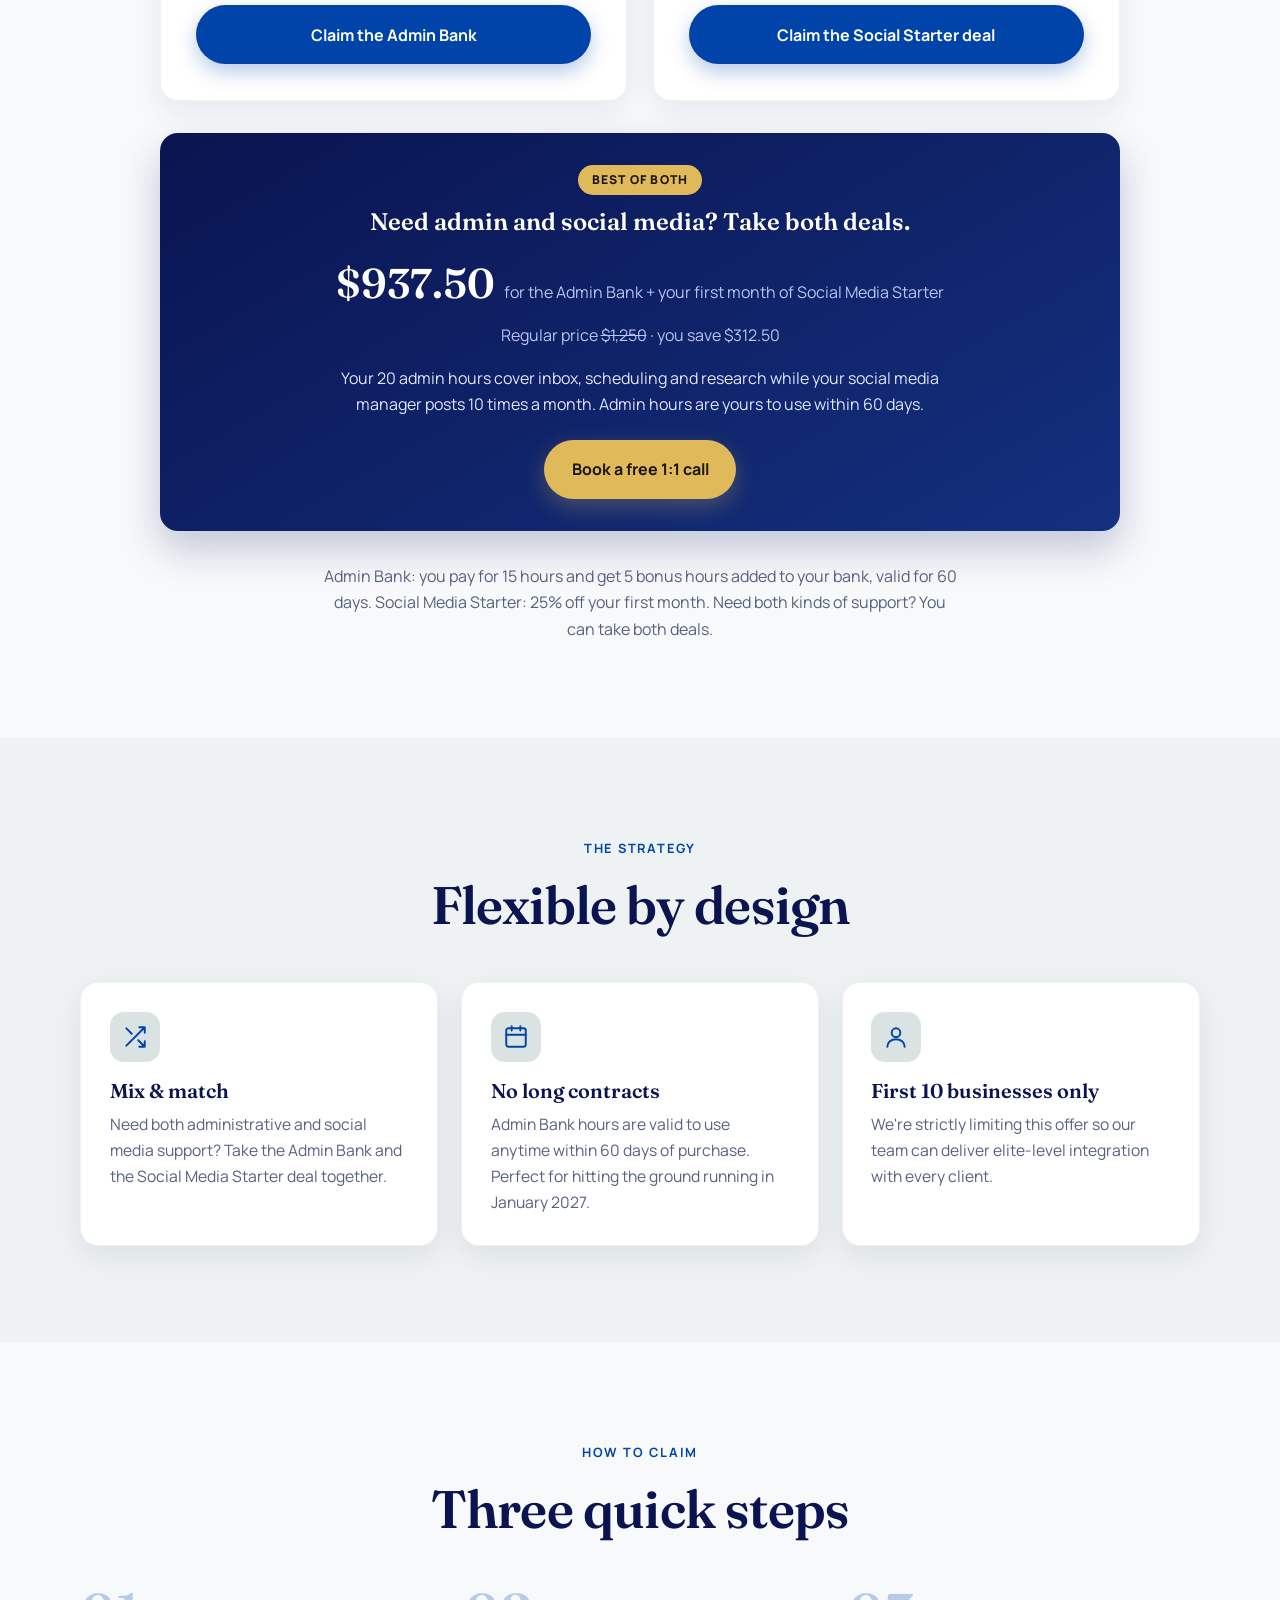
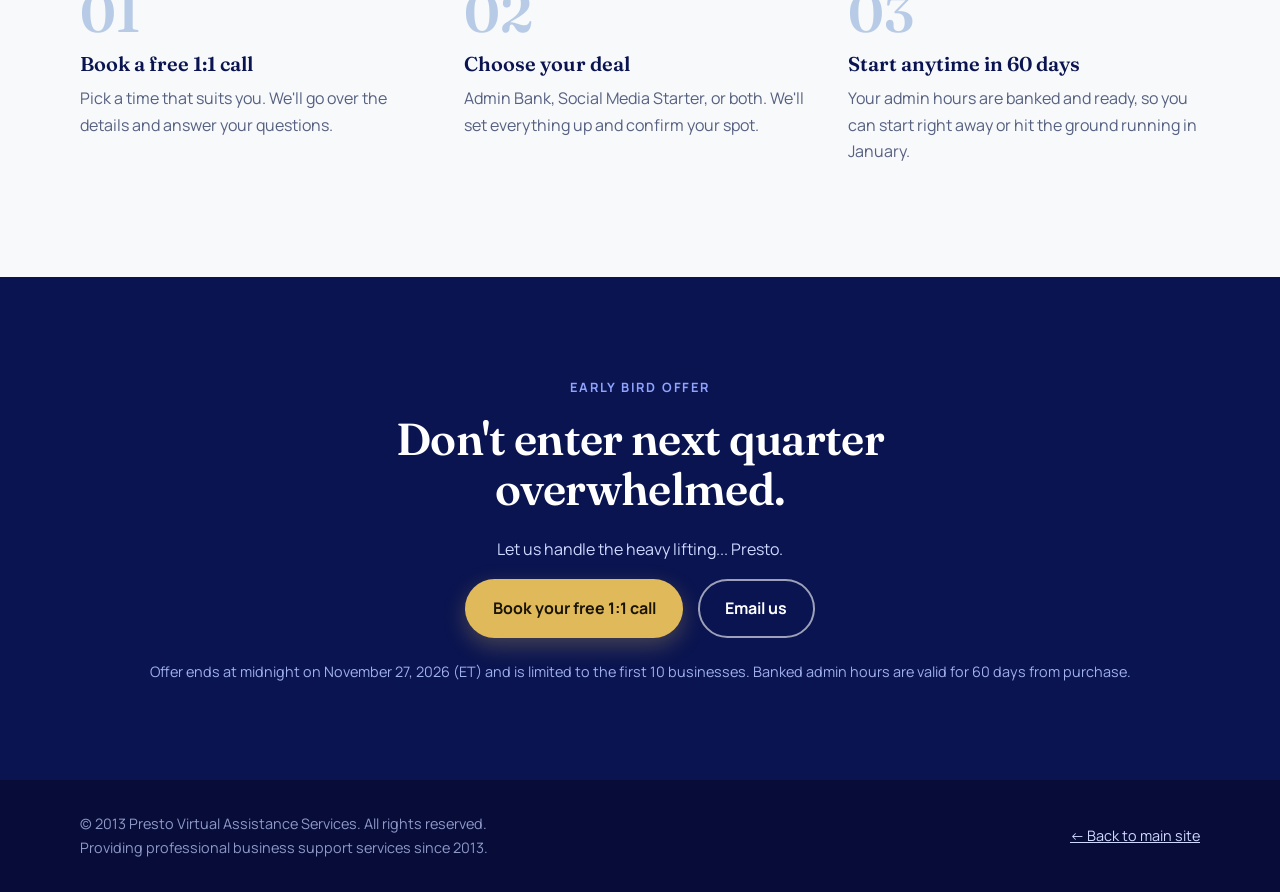
==== commit 11d8a7a7: "Email to info@prestovirtuals.ca, LinkedIn profile link, original circle logo in header and hero Co-A" ====
--- a/black-friday.html
+++ b/black-friday.html
@@ -21,7 +21,7 @@
   <link rel="preconnect" href="https://fonts.googleapis.com">
   <link rel="preconnect" href="https://fonts.gstatic.com" crossorigin>
   <link href="https://fonts.googleapis.com/css2?family=Fraunces:ital,opsz,wght@0,9..144,500;0,9..144,600;1,9..144,500&family=Manrope:wght@400;500;600;700;800&display=swap" rel="stylesheet">
-  <link rel="stylesheet" href="css/style.css?v=20261121c">
+  <link rel="stylesheet" href="css/style.css?v=20261124c">
 </head>
 <body>
   <a class="skip" href="#main">Skip to content</a>
@@ -37,7 +37,8 @@
   <header class="site-header">
     <div class="container nav">
       <a class="brand" href="index.html" aria-label="Presto Virtuals, Virtual Assistant Services, home">
-        <img src="assets/logo-full.svg" alt="Presto Virtuals: Virtual Assistant Services" width="182" height="54">
+        <img src="assets/logo-original.png" alt="" width="50" height="47">
+        <span class="brand-text"><strong>Presto Virtuals</strong><span>Virtual Assistance Services</span></span>
       </a>
       <button class="nav-toggle" aria-label="Menu" aria-expanded="false" aria-controls="nav-links">
         <svg width="22" height="22" viewBox="0 0 24 24" fill="none" stroke="currentColor" stroke-width="2" stroke-linecap="round"><path d="M4 7h16M4 12h16M4 17h16"/></svg>
@@ -189,7 +190,7 @@
           <p>Let us handle the heavy lifting... Presto.</p>
           <div class="hero-actions sale-live">
             <a class="btn btn-gold" href="https://calendly.com/presto_virtual/30min" target="_blank" rel="noopener">Book your free 1:1 call</a>
-            <a class="btn btn-ghost-light" href="mailto:prestovirtuals@gmail.com?subject=Black%20Friday%20Bank%20the%20Hours">Email us</a>
+            <a class="btn btn-ghost-light" href="mailto:info@prestovirtuals.ca?subject=Black%20Friday%20Bank%20the%20Hours">Email us</a>
           </div>
           <p class="fine" style="margin-top:1.4rem">Offer ends at midnight on November 27, 2026 (ET) and is limited to the first 10 businesses. Banked admin hours are valid for 60 days from purchase.</p>
         </div>
@@ -205,14 +206,14 @@
   </footer>
 
   <div class="cookie-note" id="cookie-note" role="region" aria-label="Cookie notice" hidden>
-    <p class="cookie-msg">We use essential cookies and browser storage to keep this site working, and may add basic analytics to improve it. You can <a href="#cookie-optout" id="cookie-optout">opt out of non-essential cookies</a> at any time. See our <a href="https://drive.google.com/file/d/1q6FDdYo1T8ZZS-jewS6wp12DiJAp3mtY/view?usp=sharing" target="_blank" rel="noopener noreferrer">Privacy Policy</a>.</p>
+    <p class="cookie-msg">We use essential cookies and browser storage to keep this site working, and may add basic analytics to improve it. You can <a href="#cookie-optout" id="cookie-optout">opt out of non-essential cookies</a> at any time. See our <a href="privacy.html">Privacy Policy</a>.</p>
     <p class="cookie-status" role="status" aria-live="polite"></p>
     <div class="cookie-actions"><button type="button" class="btn btn-gold" id="cookie-ok">Got it</button></div>
   </div>
 
-  <script src="js/main.js?v=20261121c"></script>
-  <script src="js/chat-config.js?v=20261121c"></script>
-  <script src="js/chat.js?v=20261121c" defer></script>
-  <script src="js/consent.js?v=20261124a"></script>
+  <script src="js/main.js?v=20261124c"></script>
+  <script src="js/chat-config.js?v=20261124c"></script>
+  <script src="js/chat.js?v=20261124c" defer></script>
+  <script src="js/consent.js?v=20261124c"></script>
 </body>
 </html>
--- a/css/style.css
+++ b/css/style.css
@@ -539,3 +539,19 @@
 .cookie-status { margin: 0; }
 .foot a[data-cookie-settings] { cursor: pointer; }
 @media (max-width: 760px) { .cookie-note { left: 12px; right: 12px; bottom: 84px; max-width: none; } }
+
+/* Legal / policy pages */
+.legal { max-width: 780px; }
+.legal h1 { font-family: var(--font-head); color: var(--navy); font-size: clamp(2rem, 4vw, 2.8rem); margin: 0 0 .3rem; }
+.legal-date { color: var(--muted); margin: 0 0 2rem; font-weight: 600; }
+.legal h2 { font-family: var(--font-head); color: var(--navy); font-size: 1.35rem; margin: 2.1rem 0 .55rem; }
+.legal p, .legal li { line-height: 1.7; color: var(--ink, #1c2340); }
+.legal ul { padding-left: 1.2rem; }
+.legal li { margin: .35rem 0; }
+.legal a { color: var(--blue); text-decoration: underline; text-underline-offset: 3px; }
+
+/* Original circle logo: header lockup + hero (badges sit below the logo, never over it) */
+.brand img { height: 46px; width: auto; }
+.hero-art img.hero-logo { width: min(340px, 80%); margin-bottom: .5rem; }
+.hero-art .hero-badges { position: relative; z-index: 0; margin-top: 1.4rem; }
+@media (max-width: 760px) { .brand-text span { display: none; } }
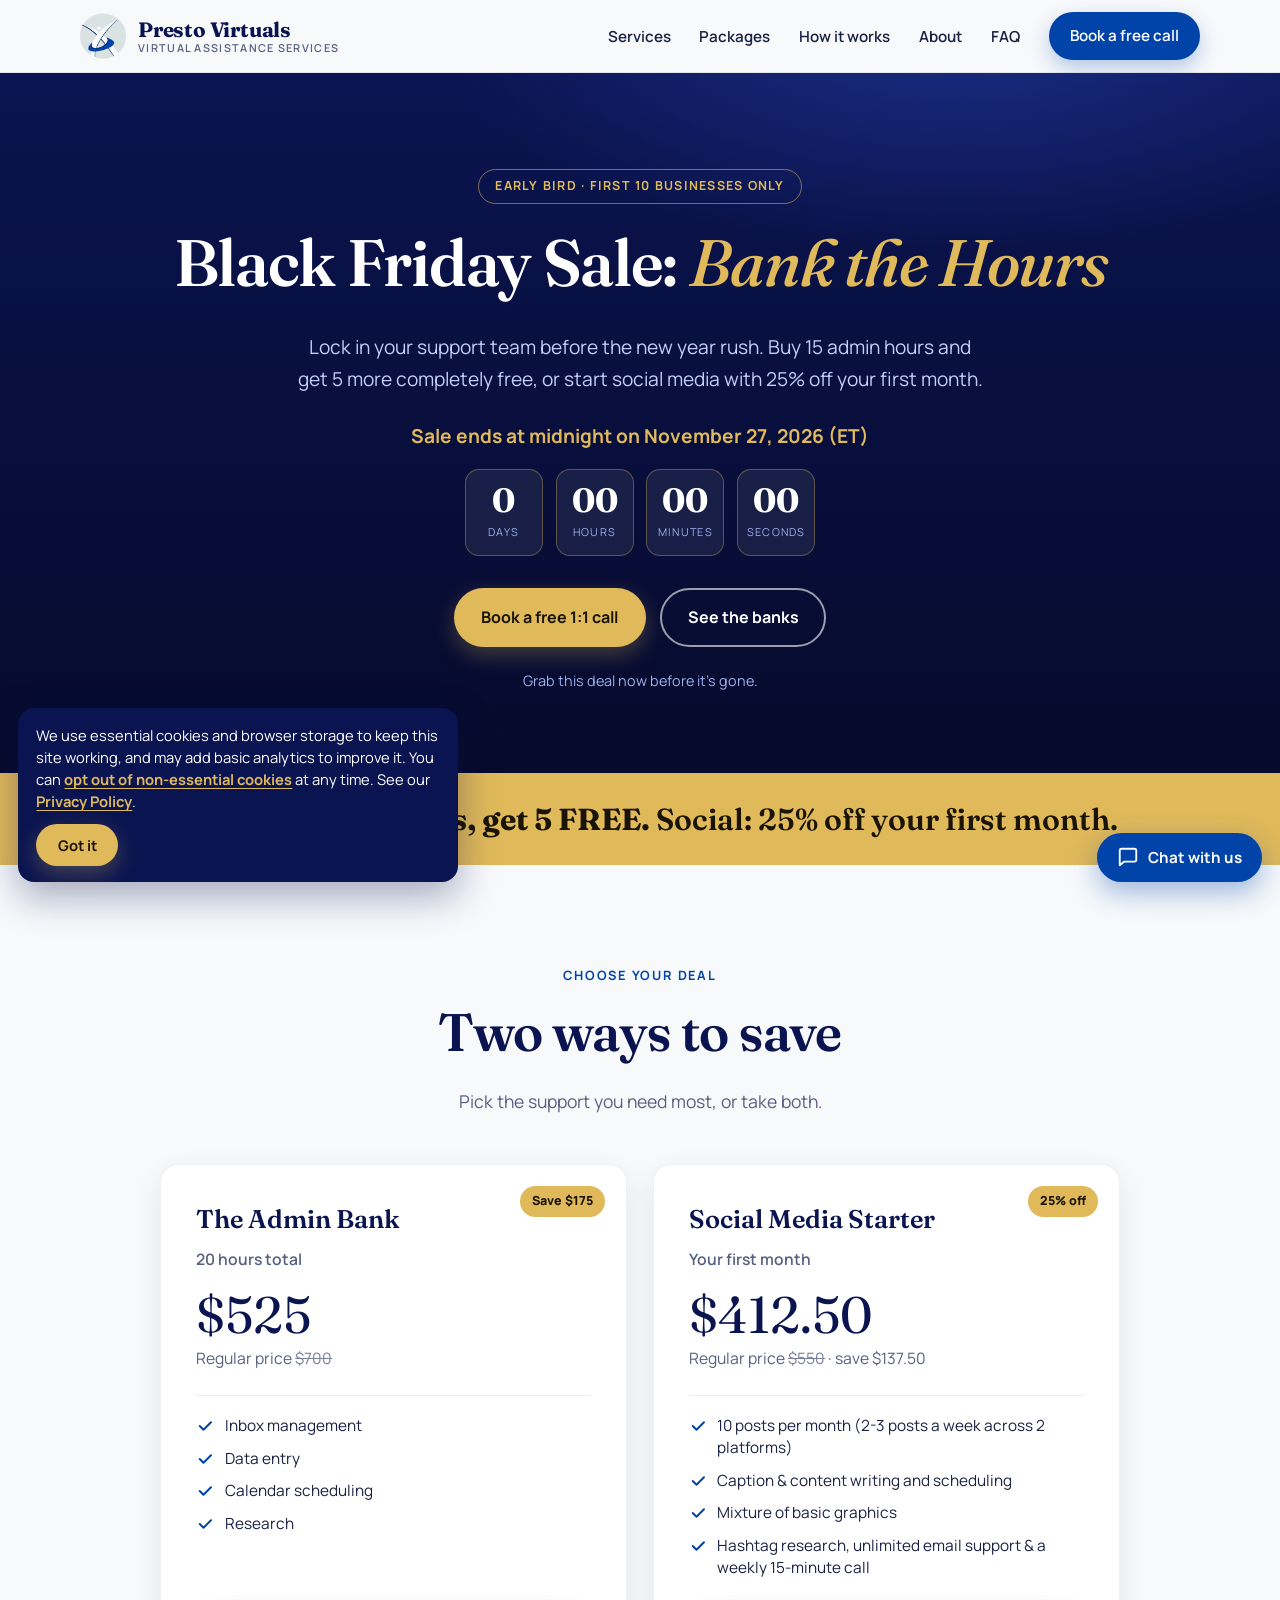
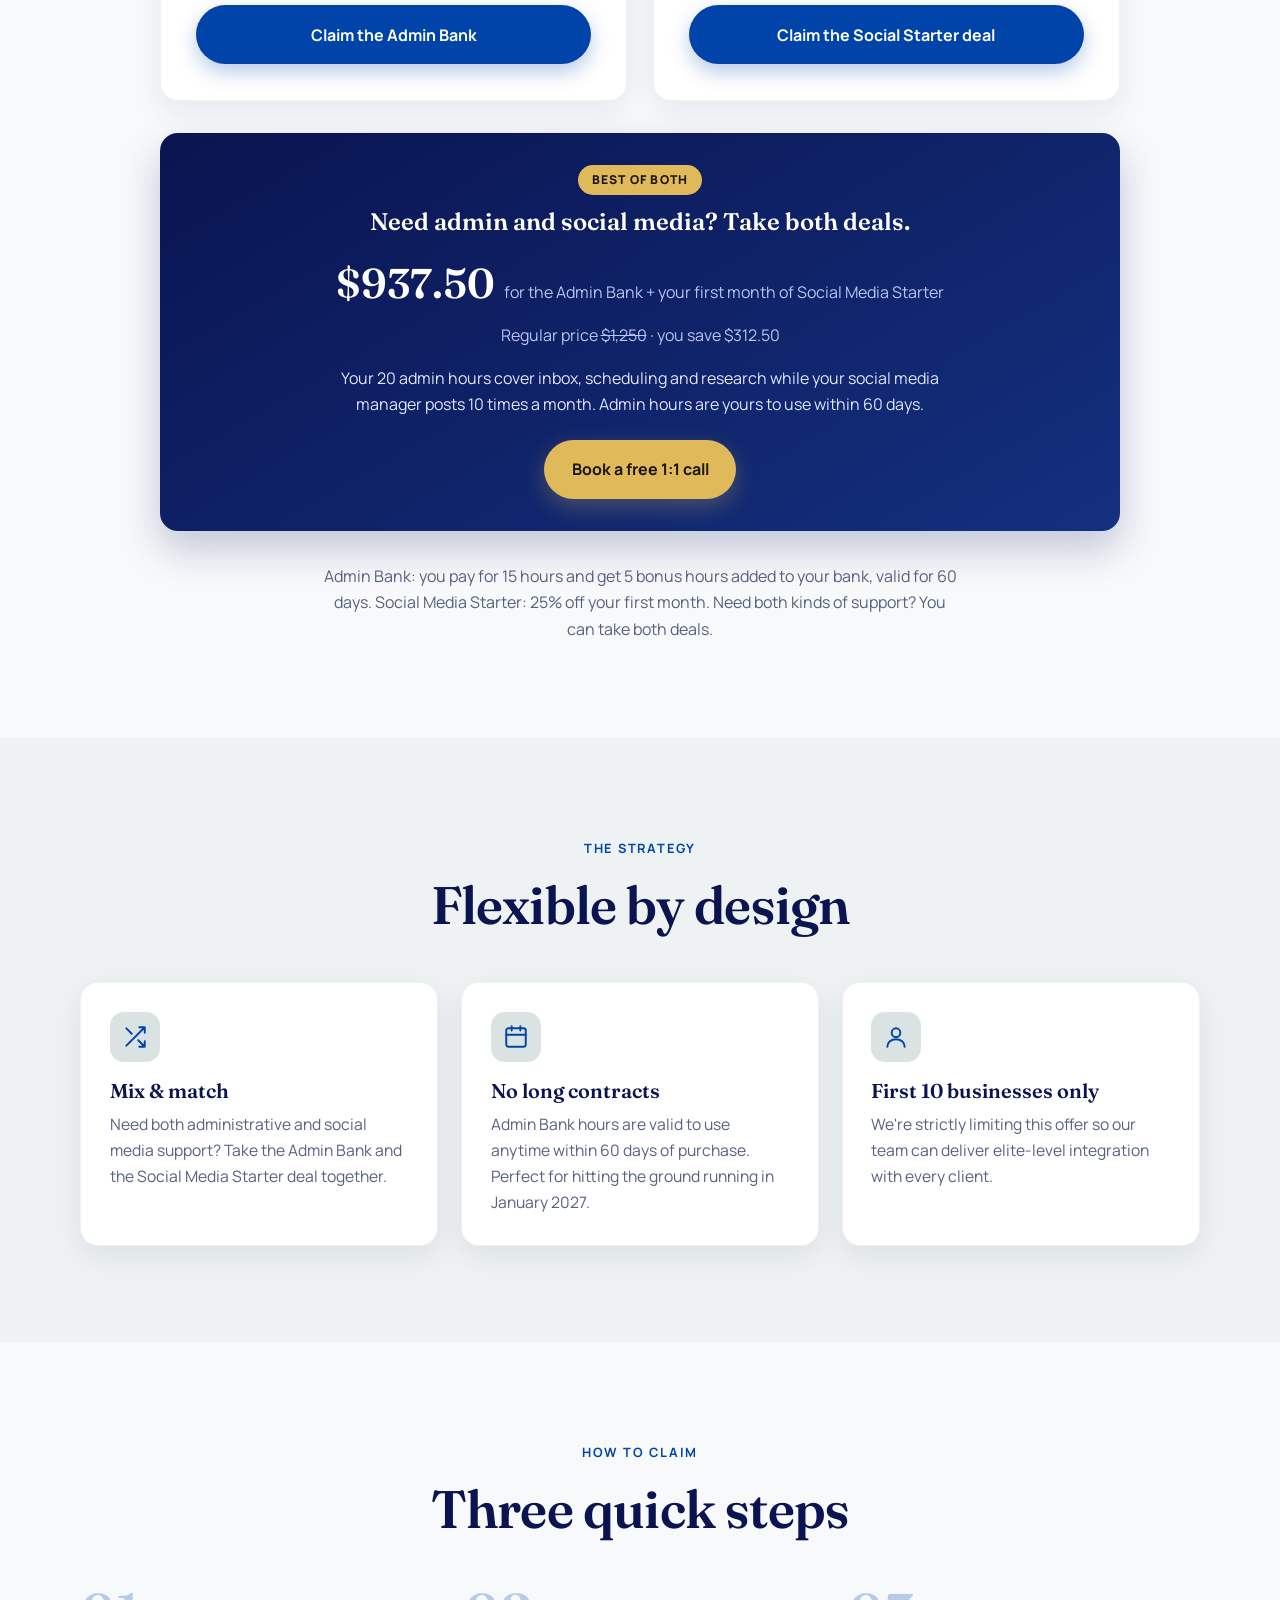
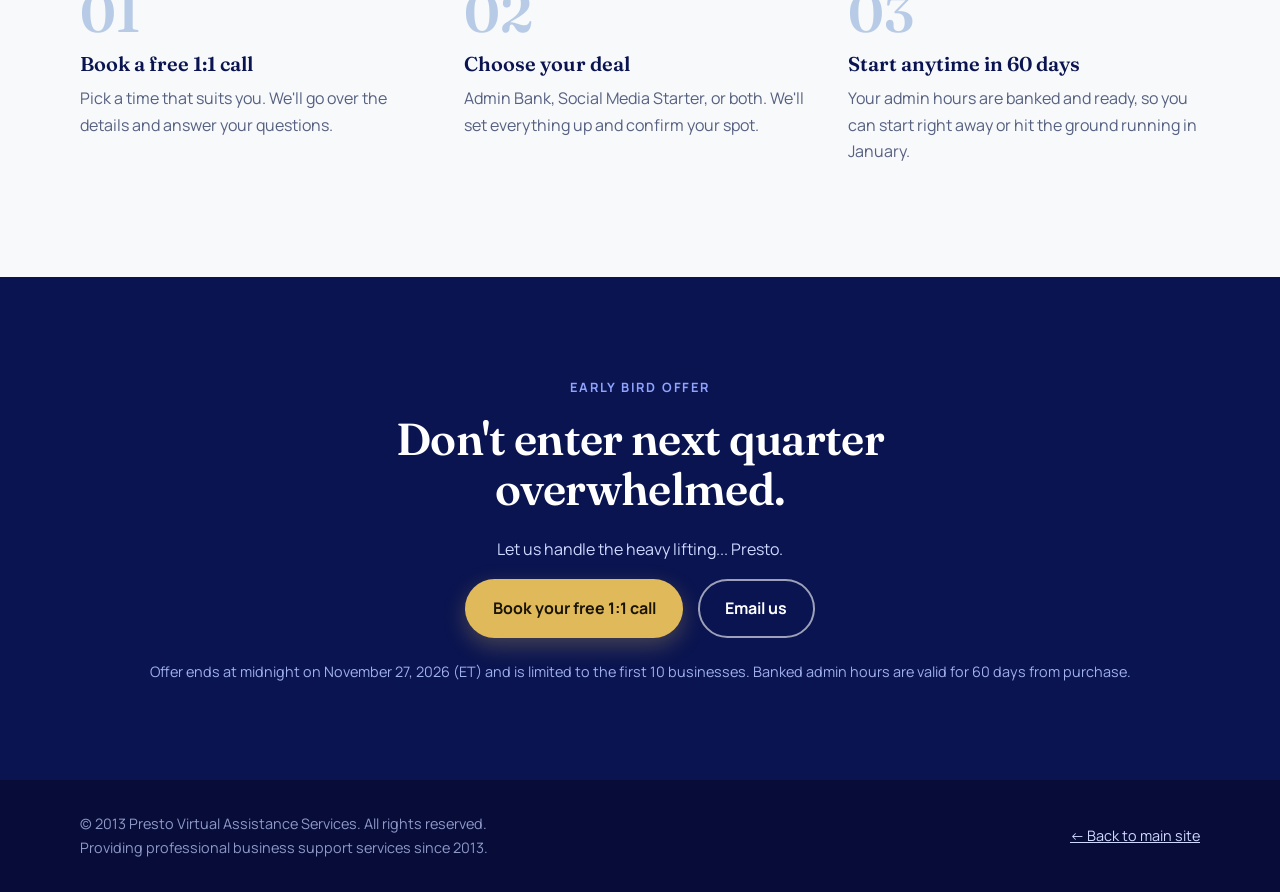
==== commit 41cec3cd: "Use 1200px transparent logo Co-Authored-By: Claude Sonnet 5.5 <noreply@anthropic.com> Claude-Session" ====
--- a/black-friday.html
+++ b/black-friday.html
@@ -21,7 +21,7 @@
   <link rel="preconnect" href="https://fonts.googleapis.com">
   <link rel="preconnect" href="https://fonts.gstatic.com" crossorigin>
   <link href="https://fonts.googleapis.com/css2?family=Fraunces:ital,opsz,wght@0,9..144,500;0,9..144,600;1,9..144,500&family=Manrope:wght@400;500;600;700;800&display=swap" rel="stylesheet">
-  <link rel="stylesheet" href="css/style.css?v=20261124c">
+  <link rel="stylesheet" href="css/style.css?v=20261126a">
 </head>
 <body>
   <a class="skip" href="#main">Skip to content</a>
@@ -37,7 +37,7 @@
   <header class="site-header">
     <div class="container nav">
       <a class="brand" href="index.html" aria-label="Presto Virtuals, Virtual Assistant Services, home">
-        <img src="assets/logo-original.png" alt="" width="50" height="47">
+        <img src="assets/logo-original.png" alt="" width="50" height="50">
         <span class="brand-text"><strong>Presto Virtuals</strong><span>Virtual Assistance Services</span></span>
       </a>
       <button class="nav-toggle" aria-label="Menu" aria-expanded="false" aria-controls="nav-links">
@@ -211,9 +211,9 @@
     <div class="cookie-actions"><button type="button" class="btn btn-gold" id="cookie-ok">Got it</button></div>
   </div>
 
-  <script src="js/main.js?v=20261124c"></script>
-  <script src="js/chat-config.js?v=20261124c"></script>
-  <script src="js/chat.js?v=20261124c" defer></script>
-  <script src="js/consent.js?v=20261124c"></script>
+  <script src="js/main.js?v=20261126a"></script>
+  <script src="js/chat-config.js?v=20261126a"></script>
+  <script src="js/chat.js?v=20261126a" defer></script>
+  <script src="js/consent.js?v=20261126a"></script>
 </body>
 </html>
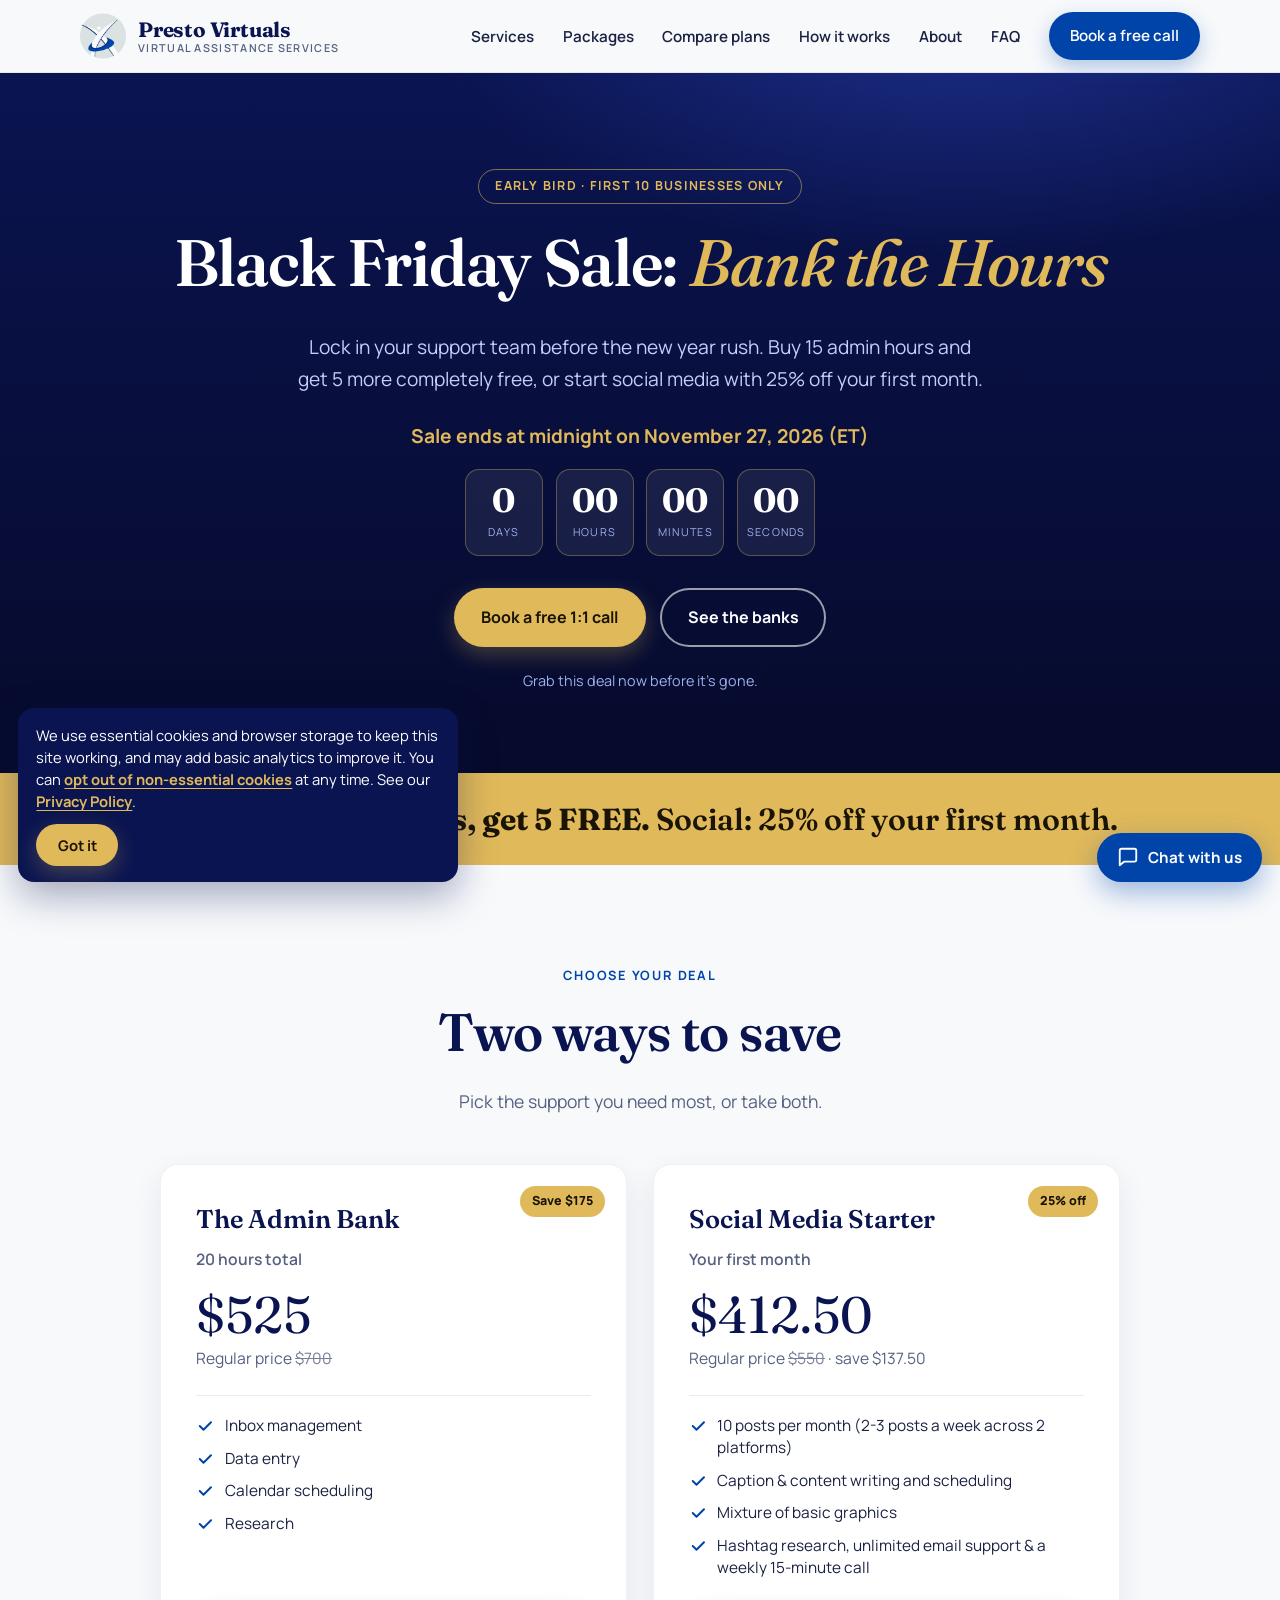
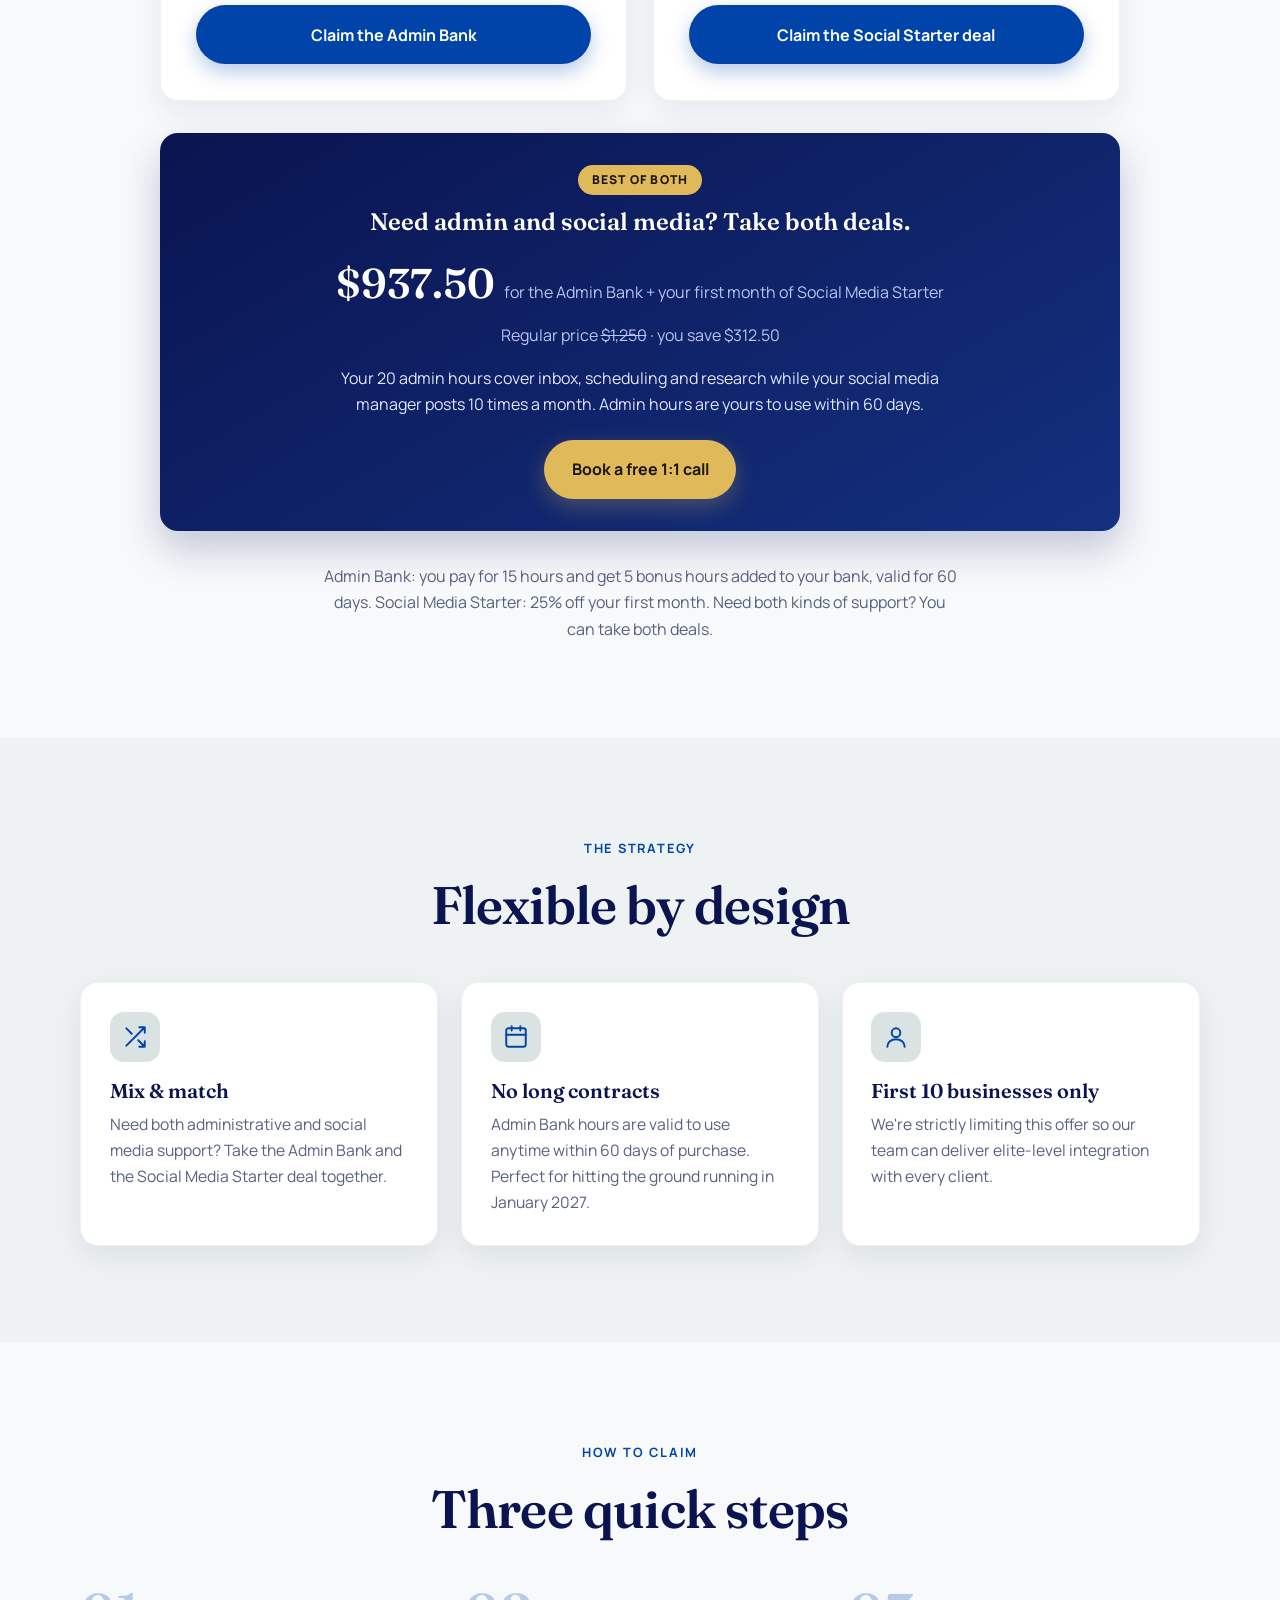
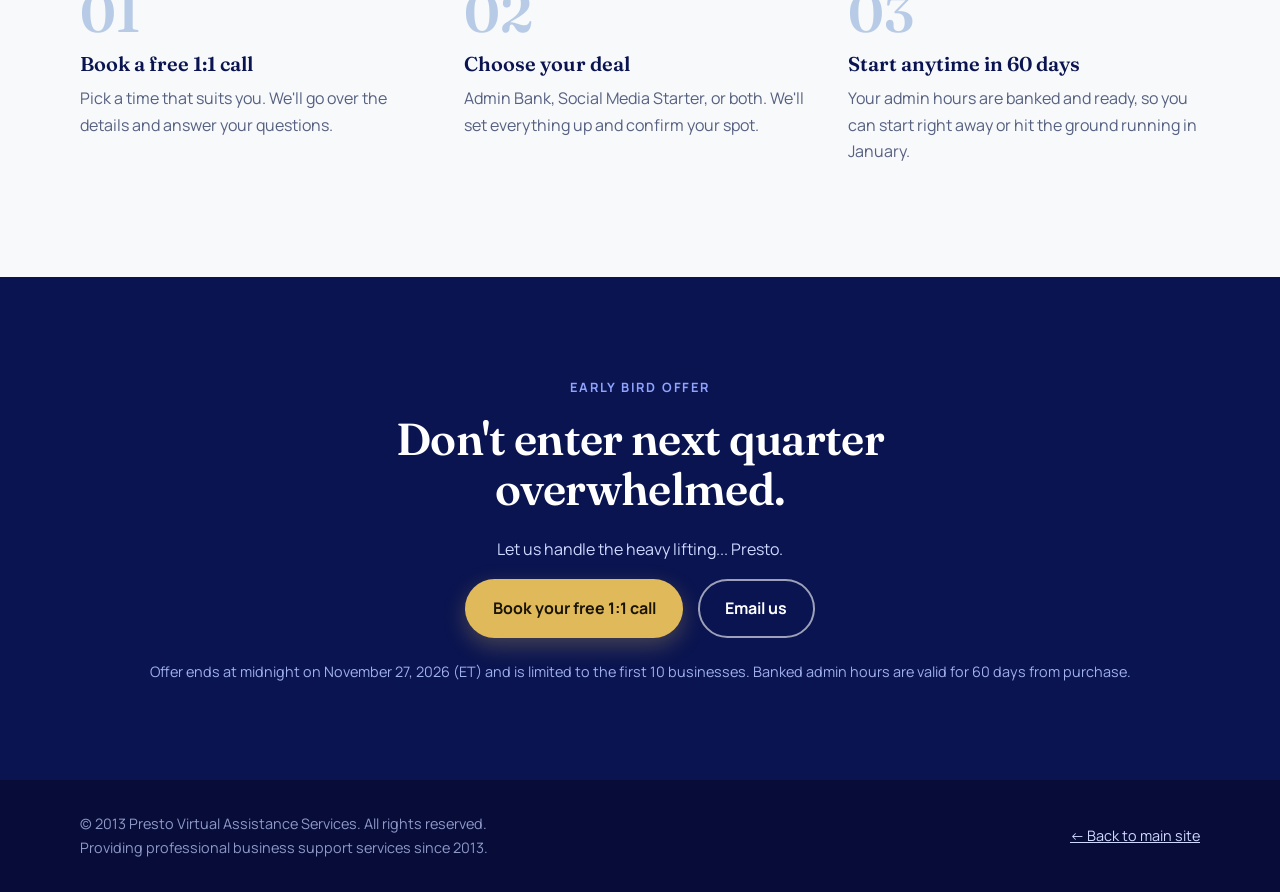
==== commit ccb843e6: "Add Compare plans page with admin and social tables; nav link; sitemap Co-Authored-By: Claude Sonnet" ====
--- a/black-friday.html
+++ b/black-friday.html
@@ -46,6 +46,7 @@
       <ul class="nav-links" id="nav-links">
         <li><a href="index.html#services">Services</a></li>
         <li><a href="index.html#packages">Packages</a></li>
+        <li><a href="pricing.html">Compare plans</a></li>
         <li><a href="index.html#how">How it works</a></li>
         <li><a href="index.html#about">About</a></li>
         <li><a href="index.html#faq">FAQ</a></li>
--- a/css/style.css
+++ b/css/style.css
@@ -555,3 +555,24 @@
 .hero-art img.hero-logo { width: min(340px, 80%); margin-bottom: .5rem; }
 .hero-art .hero-badges { position: relative; z-index: 0; margin-top: 1.4rem; }
 @media (max-width: 760px) { .brand-text span { display: none; } }
+
+/* Testimonials: summarized cards sliding across the bottom of the page */
+.tm-band { overflow: hidden; padding-bottom: 2.5rem; }
+.tm-marquee { overflow: hidden; margin-top: 2rem; -webkit-mask-image: linear-gradient(90deg, transparent, #000 6%, #000 94%, transparent); mask-image: linear-gradient(90deg, transparent, #000 6%, #000 94%, transparent); }
+.tm-track { display: flex; gap: 1.2rem; width: max-content; animation: tm-slide 60s linear infinite; }
+.tm-marquee:hover .tm-track, .tm-marquee:focus-within .tm-track { animation-play-state: paused; }
+.tm-slide { margin: 0; flex: 0 0 auto; width: 320px; background: #fff; border: 1px solid rgba(10,20,80,.08); border-radius: 16px; padding: 1.2rem 1.3rem; box-shadow: 0 8px 24px rgba(10,20,80,.06); }
+.tm-slide blockquote { margin: 0 0 .9rem; font-size: .98rem; line-height: 1.55; }
+.tm-slide figcaption { font-weight: 800; color: var(--navy); font-size: .9rem; }
+.tm-slide figcaption span { display: block; font-weight: 600; color: var(--muted); font-size: .82rem; }
+@keyframes tm-slide { to { transform: translateX(-50%); } }
+@media (prefers-reduced-motion: reduce) { .tm-marquee { overflow-x: auto; -webkit-mask-image: none; mask-image: none; } .tm-track { animation: none; } .tm-slide[aria-hidden="true"] { display: none; } }
+@media (max-width: 560px) { .tm-slide { width: 270px; } }
+
+/* Compare plans page */
+.pg-title { font-family: var(--font-head, inherit); color: var(--navy); font-size: clamp(2rem, 4vw, 2.8rem); margin: .6rem 0 .5rem; }
+.pg-jump { display: flex; gap: .7rem; justify-content: center; flex-wrap: wrap; margin-top: 1.2rem; }
+#admin, #social { scroll-margin-top: 90px; }
+.alt-band { background: #eef2f4; }
+#admin.band, #social.band { padding-top: 2.5rem; padding-bottom: 2.5rem; }
+.pg-title + p { margin-bottom: 0; }
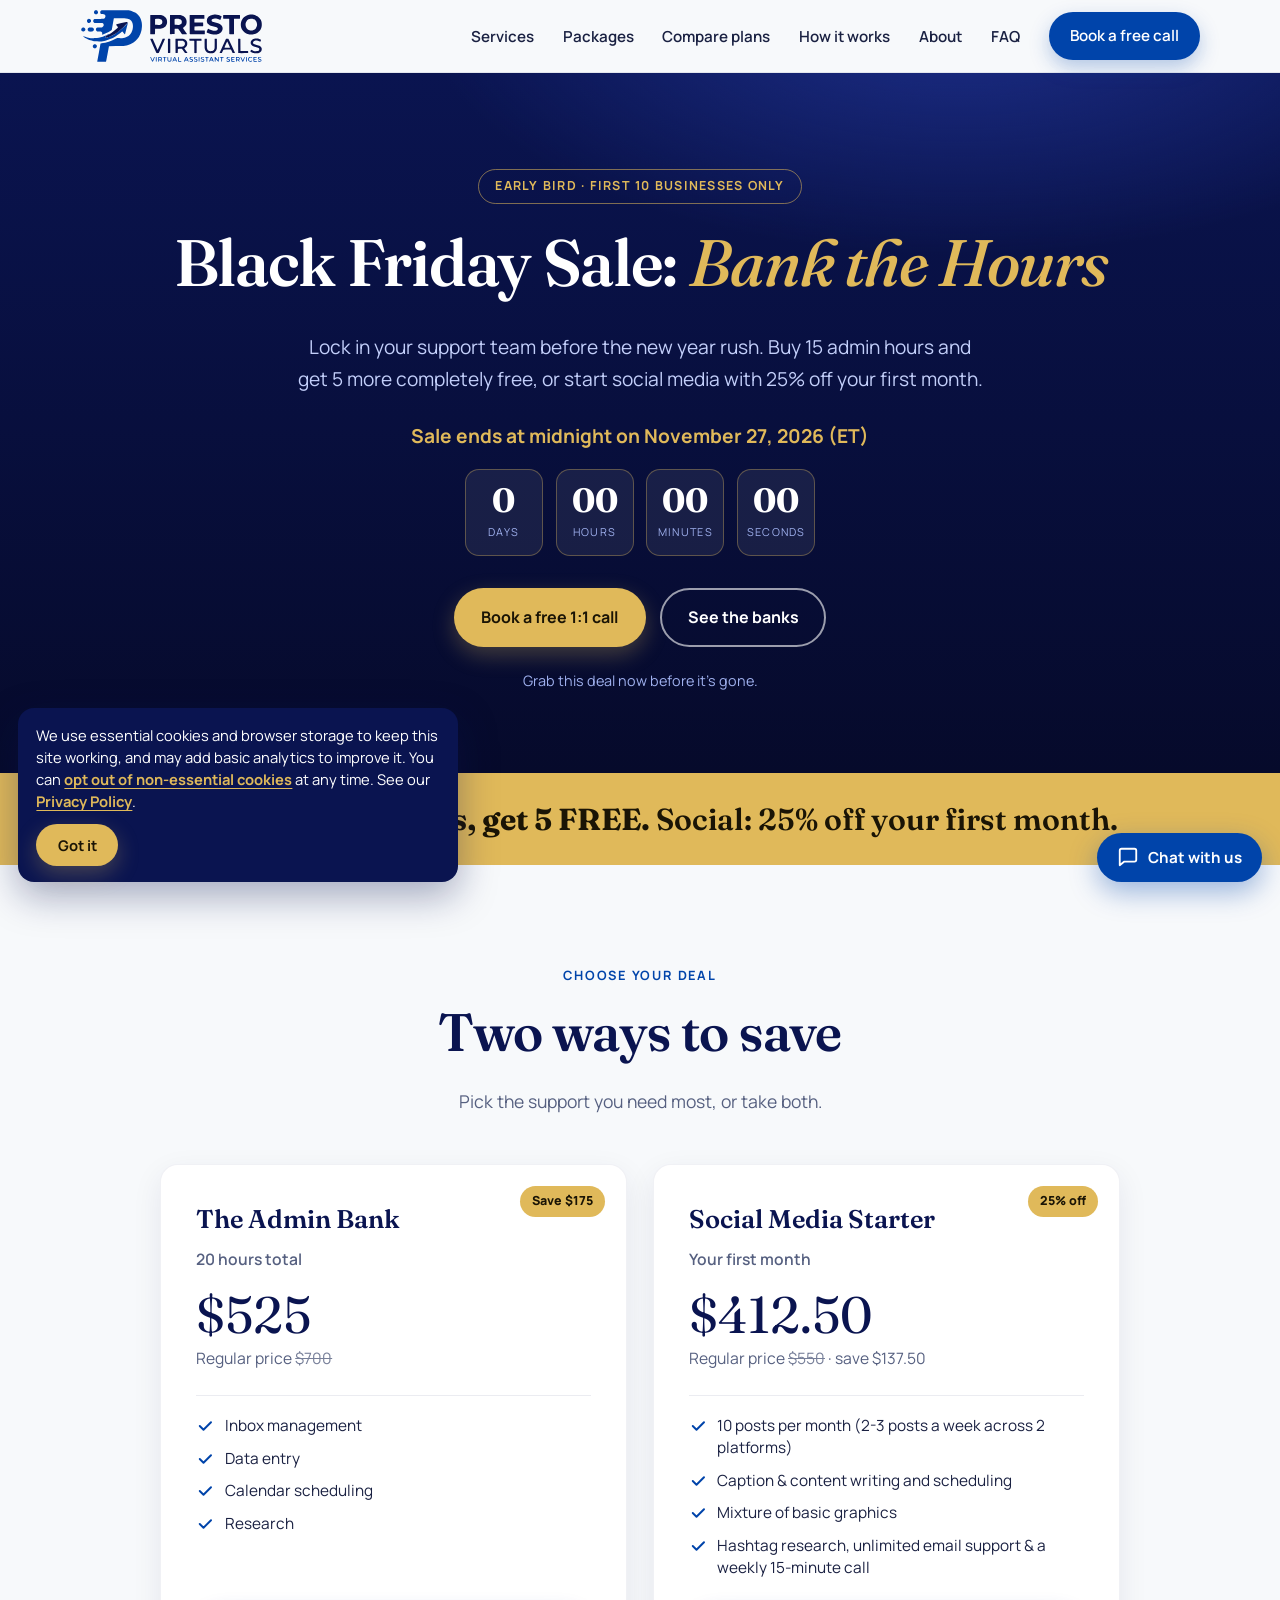
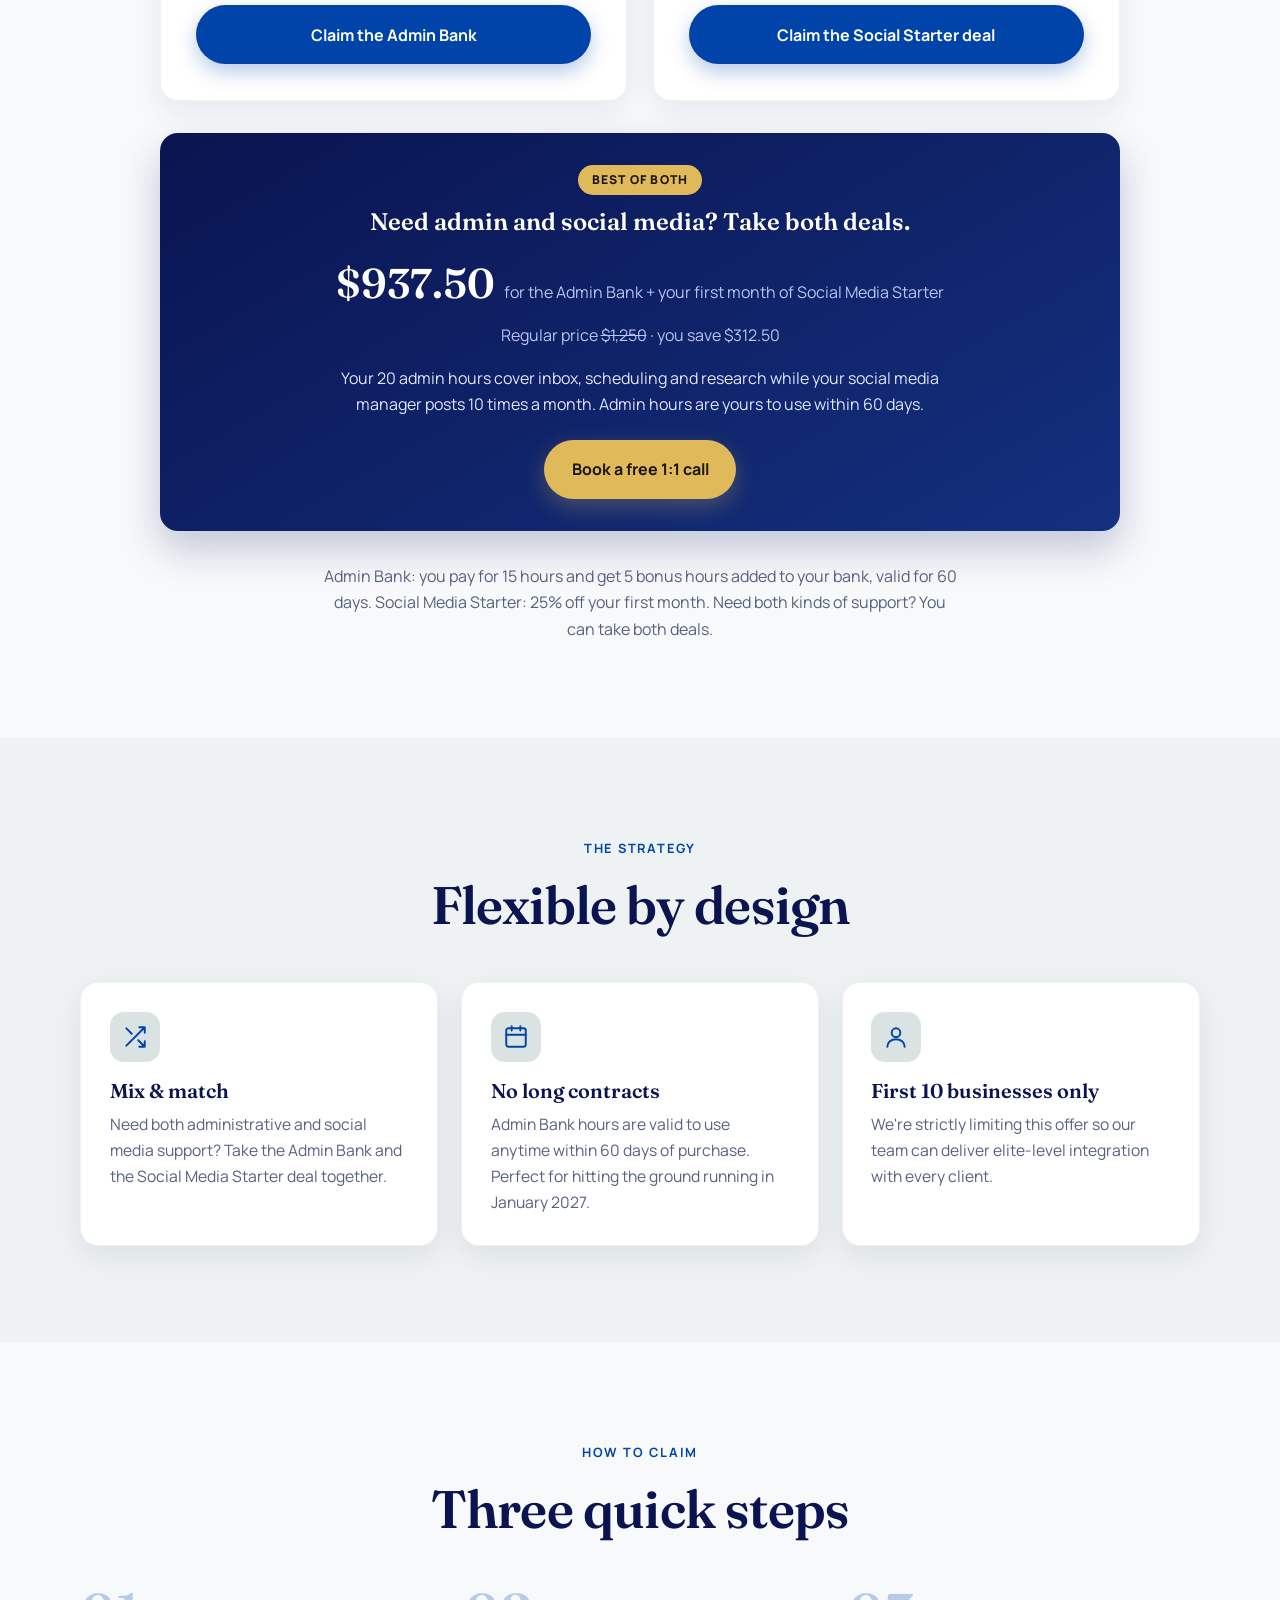
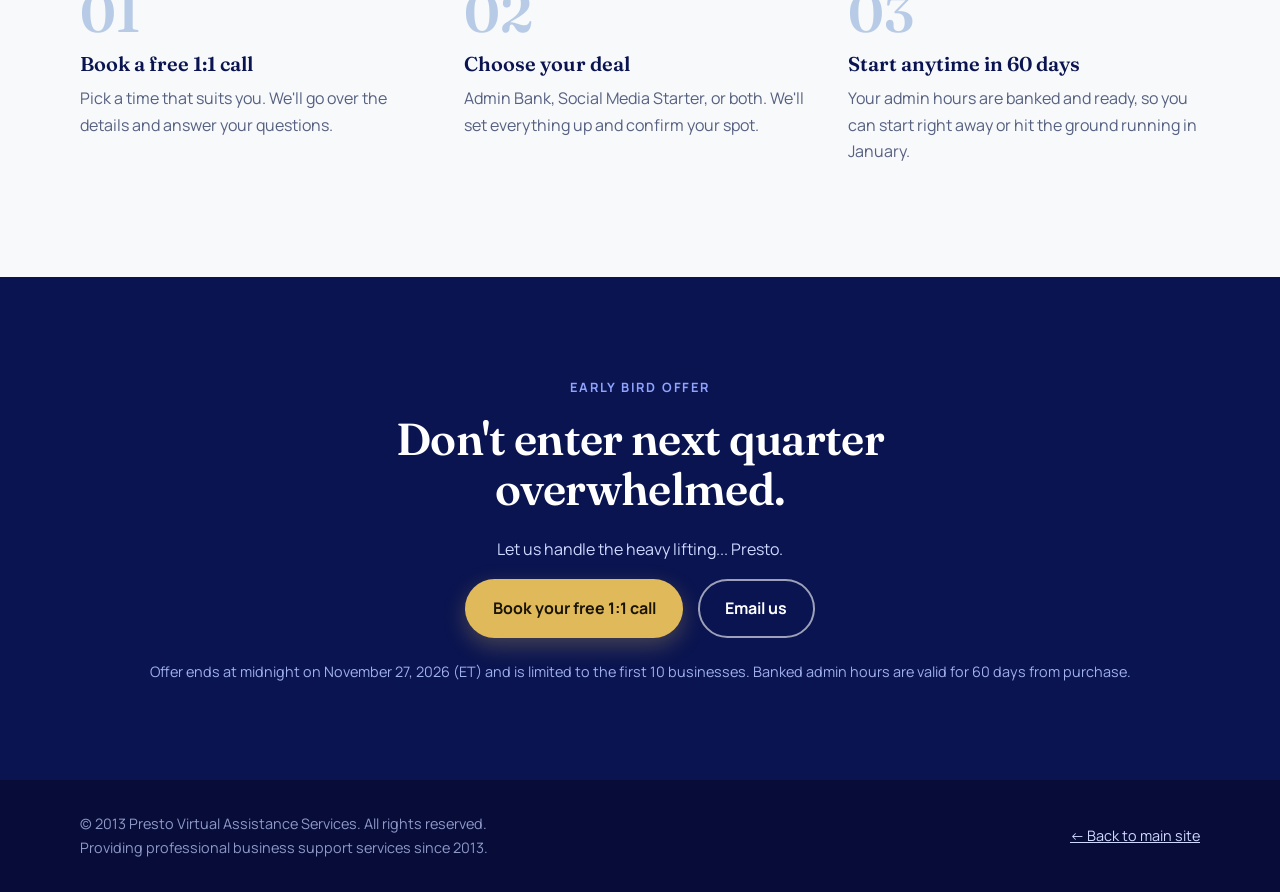
==== commit 2b6060fb: "Restore P logo in header and hero Co-Authored-By: Claude Sonnet 5.5 <noreply@anthropic.com> Claude-S" ====
--- a/black-friday.html
+++ b/black-friday.html
@@ -21,7 +21,7 @@
   <link rel="preconnect" href="https://fonts.googleapis.com">
   <link rel="preconnect" href="https://fonts.gstatic.com" crossorigin>
   <link href="https://fonts.googleapis.com/css2?family=Fraunces:ital,opsz,wght@0,9..144,500;0,9..144,600;1,9..144,500&family=Manrope:wght@400;500;600;700;800&display=swap" rel="stylesheet">
-  <link rel="stylesheet" href="css/style.css?v=20261126a">
+  <link rel="stylesheet" href="css/style.css?v=20261127a">
 </head>
 <body>
   <a class="skip" href="#main">Skip to content</a>
@@ -37,8 +37,7 @@
   <header class="site-header">
     <div class="container nav">
       <a class="brand" href="index.html" aria-label="Presto Virtuals, Virtual Assistant Services, home">
-        <img src="assets/logo-original.png" alt="" width="50" height="50">
-        <span class="brand-text"><strong>Presto Virtuals</strong><span>Virtual Assistance Services</span></span>
+        <img src="assets/logo-full.svg" alt="Presto Virtuals: Virtual Assistant Services" width="182" height="54">
       </a>
       <button class="nav-toggle" aria-label="Menu" aria-expanded="false" aria-controls="nav-links">
         <svg width="22" height="22" viewBox="0 0 24 24" fill="none" stroke="currentColor" stroke-width="2" stroke-linecap="round"><path d="M4 7h16M4 12h16M4 17h16"/></svg>
@@ -212,9 +211,9 @@
     <div class="cookie-actions"><button type="button" class="btn btn-gold" id="cookie-ok">Got it</button></div>
   </div>
 
-  <script src="js/main.js?v=20261126a"></script>
-  <script src="js/chat-config.js?v=20261126a"></script>
-  <script src="js/chat.js?v=20261126a" defer></script>
-  <script src="js/consent.js?v=20261126a"></script>
+  <script src="js/main.js?v=20261127a"></script>
+  <script src="js/chat-config.js?v=20261127a"></script>
+  <script src="js/chat.js?v=20261127a" defer></script>
+  <script src="js/consent.js?v=20261127a"></script>
 </body>
 </html>
--- a/css/style.css
+++ b/css/style.css
@@ -551,10 +551,7 @@
 .legal a { color: var(--blue); text-decoration: underline; text-underline-offset: 3px; }
 
 /* Original circle logo: header lockup + hero (badges sit below the logo, never over it) */
-.brand img { height: 46px; width: auto; }
-.hero-art img.hero-logo { width: min(340px, 80%); margin-bottom: .5rem; }
 .hero-art .hero-badges { position: relative; z-index: 0; margin-top: 1.4rem; }
-@media (max-width: 760px) { .brand-text span { display: none; } }
 
 /* Testimonials: summarized cards sliding across the bottom of the page */
 .tm-band { overflow: hidden; padding-bottom: 2.5rem; }
@@ -576,3 +573,14 @@
 .alt-band { background: #eef2f4; }
 #admin.band, #social.band { padding-top: 2.5rem; padding-bottom: 2.5rem; }
 .pg-title + p { margin-bottom: 0; }
+
+/* Comparison tables: monthly price in headings, booking buttons in footer */
+.cmp-table thead th .cmp-price { display: block; margin-top: .25rem; font-family: var(--font-body, inherit); font-size: 1.05rem; font-weight: 800; color: var(--gold); }
+.cmp-table thead th .cmp-price small { font-size: .75rem; font-weight: 600; color: rgba(255,255,255,.8); }
+.cmp-table tfoot td, .cmp-table tfoot th { padding: 1rem .6rem; text-align: center; background: transparent; }
+.cmp-table tfoot td.hl { background: #eef3fb; }
+.cmp-table tfoot .btn { white-space: nowrap; }
+.cmp-table thead th .cmp-offer { display: block; margin: .5rem auto 0; max-width: 11rem; padding: .35rem .5rem; border-radius: 10px; background: var(--gold); color: var(--navy); font-family: var(--font-body, inherit); font-size: .8rem; font-weight: 800; line-height: 1.25; }
+.cmp-table thead th .cmp-offer[hidden] { display: none; }
+.cmp-table thead th .cmp-offer small { display: block; font-size: .7rem; font-weight: 700; opacity: .85; }
+.cmp-table thead th { vertical-align: top; }
